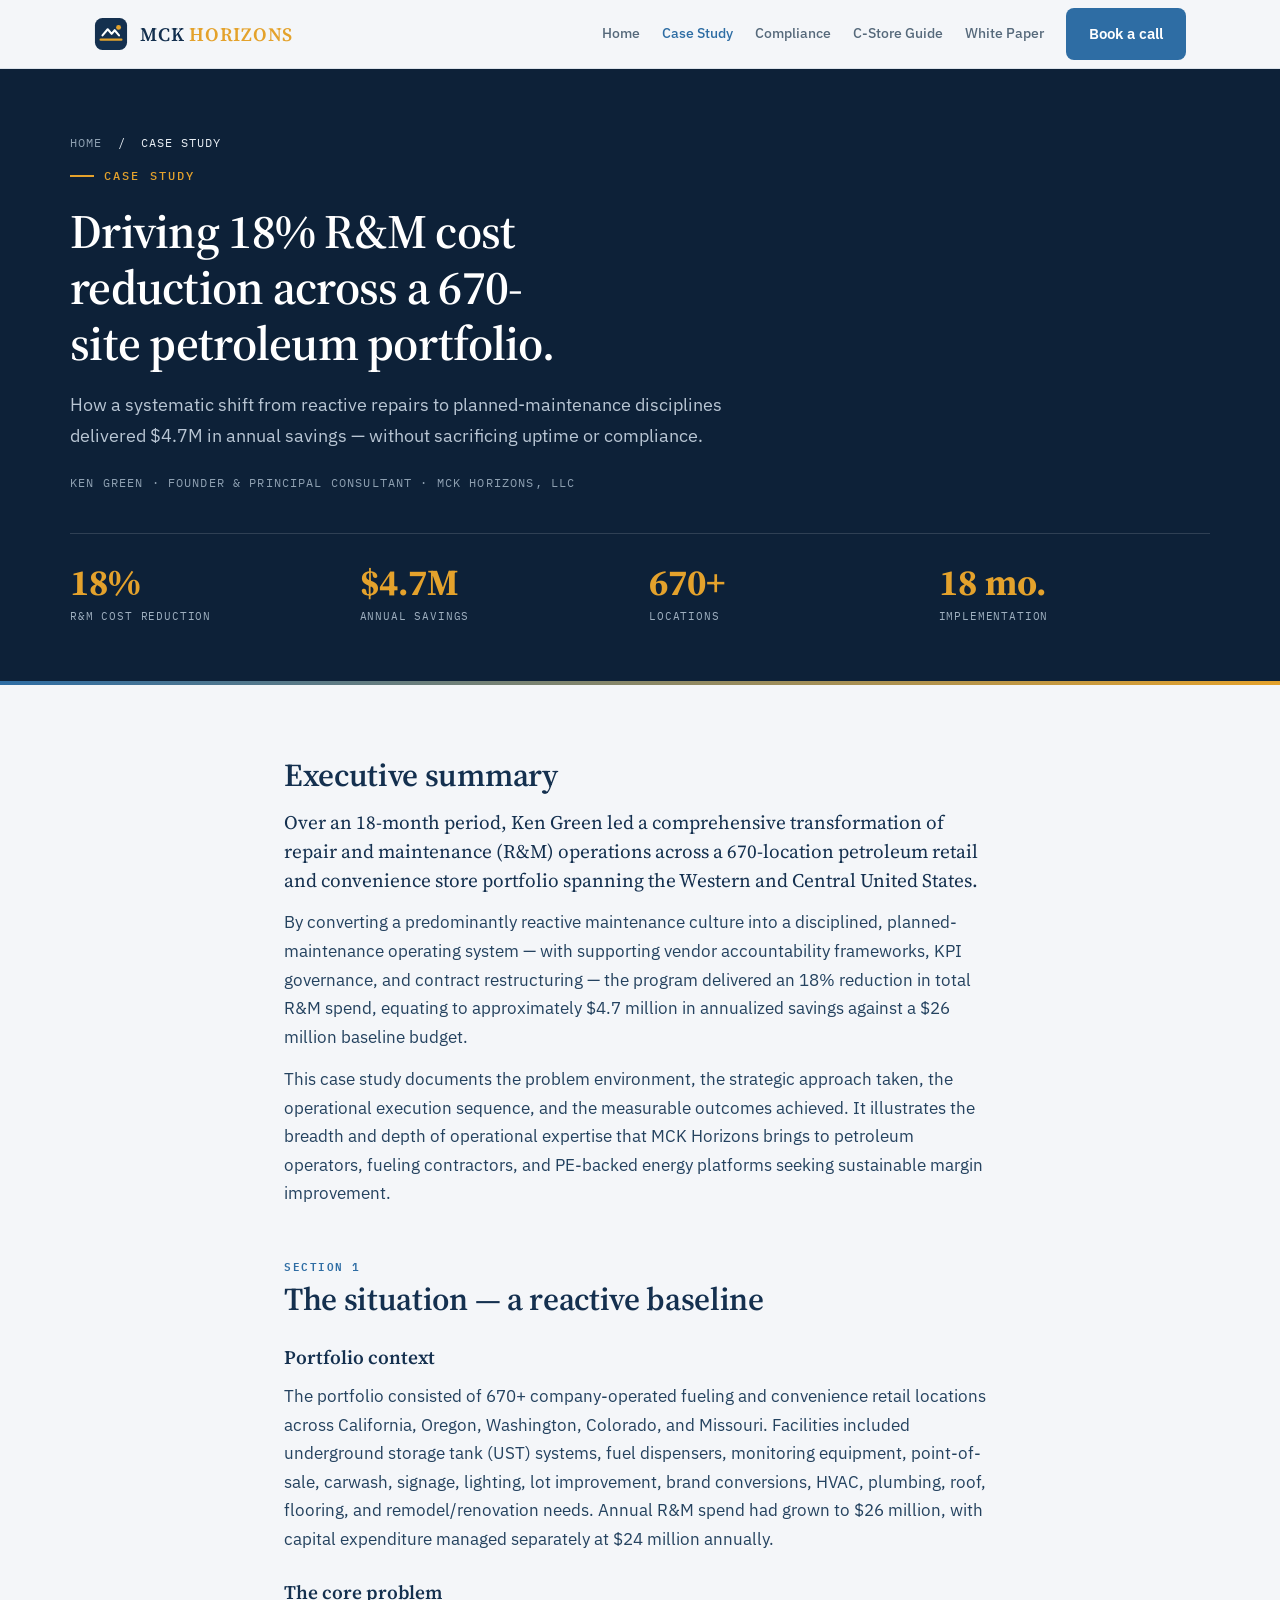
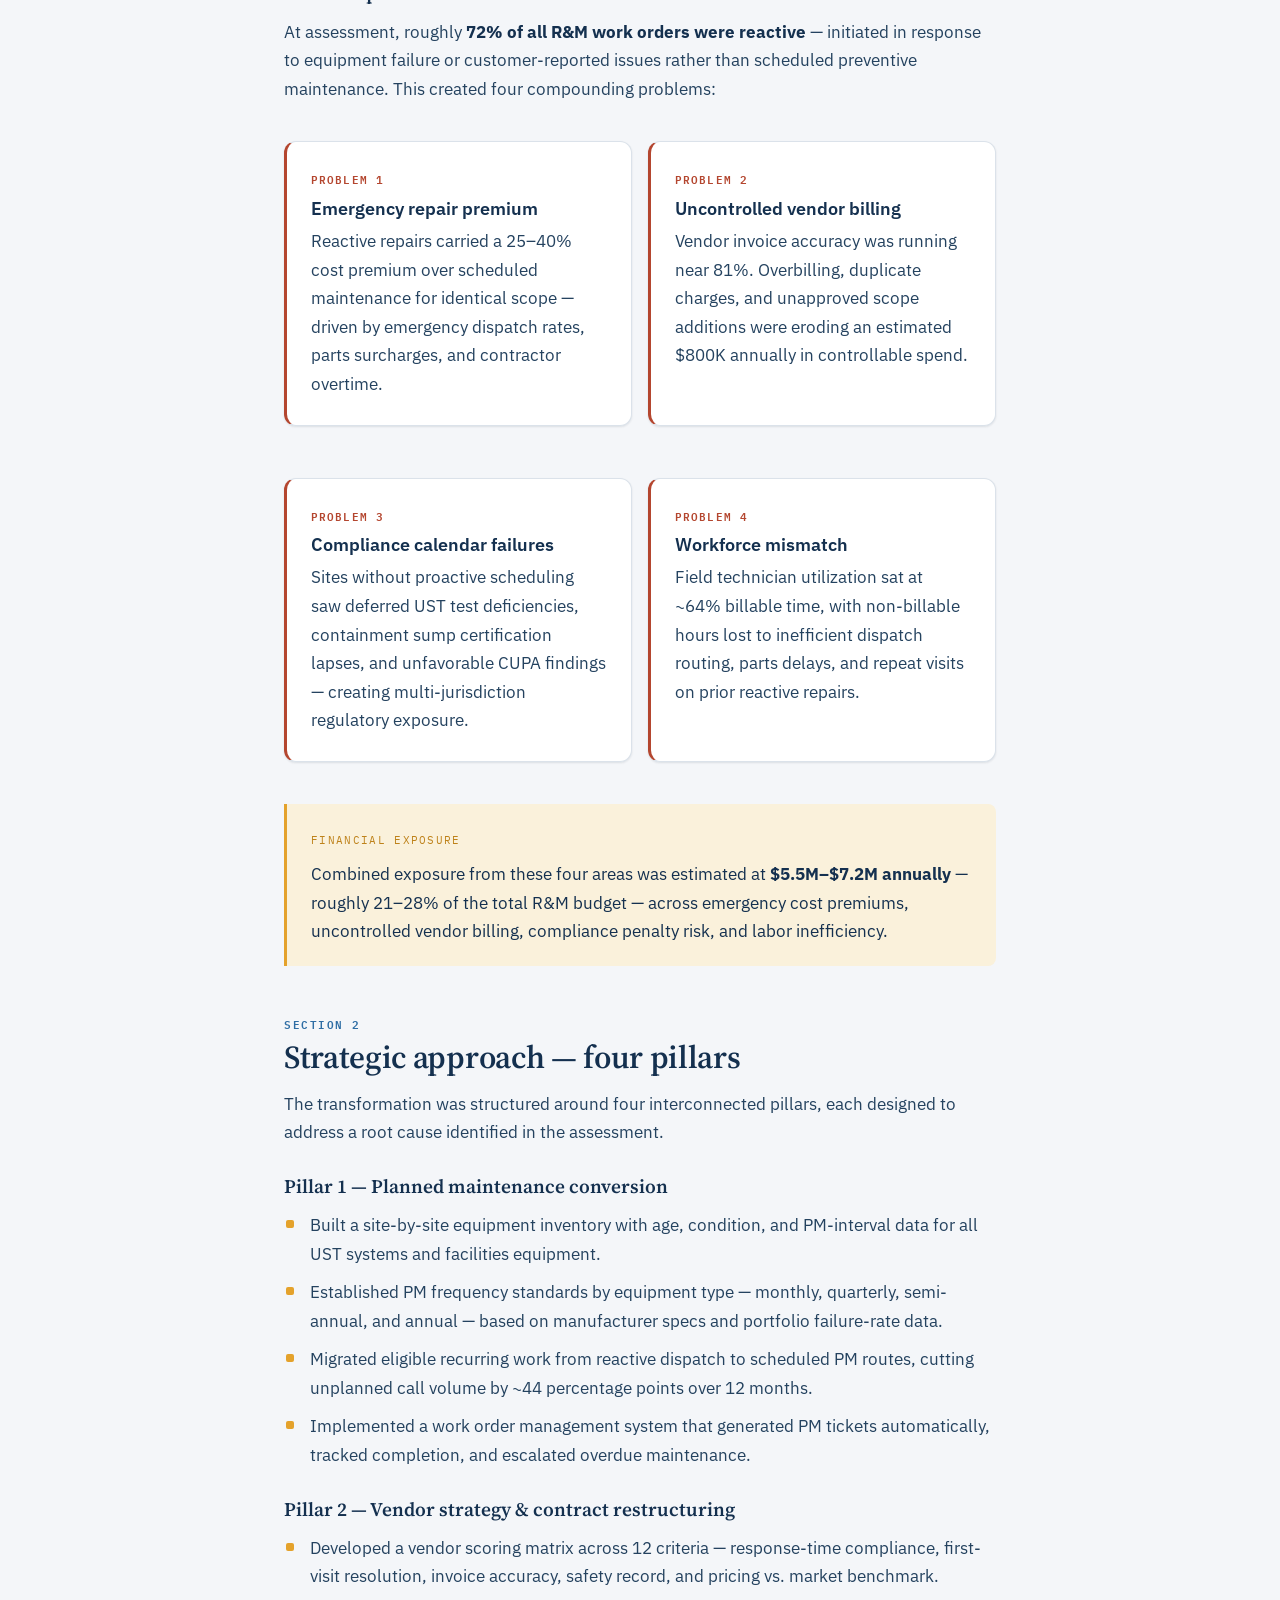
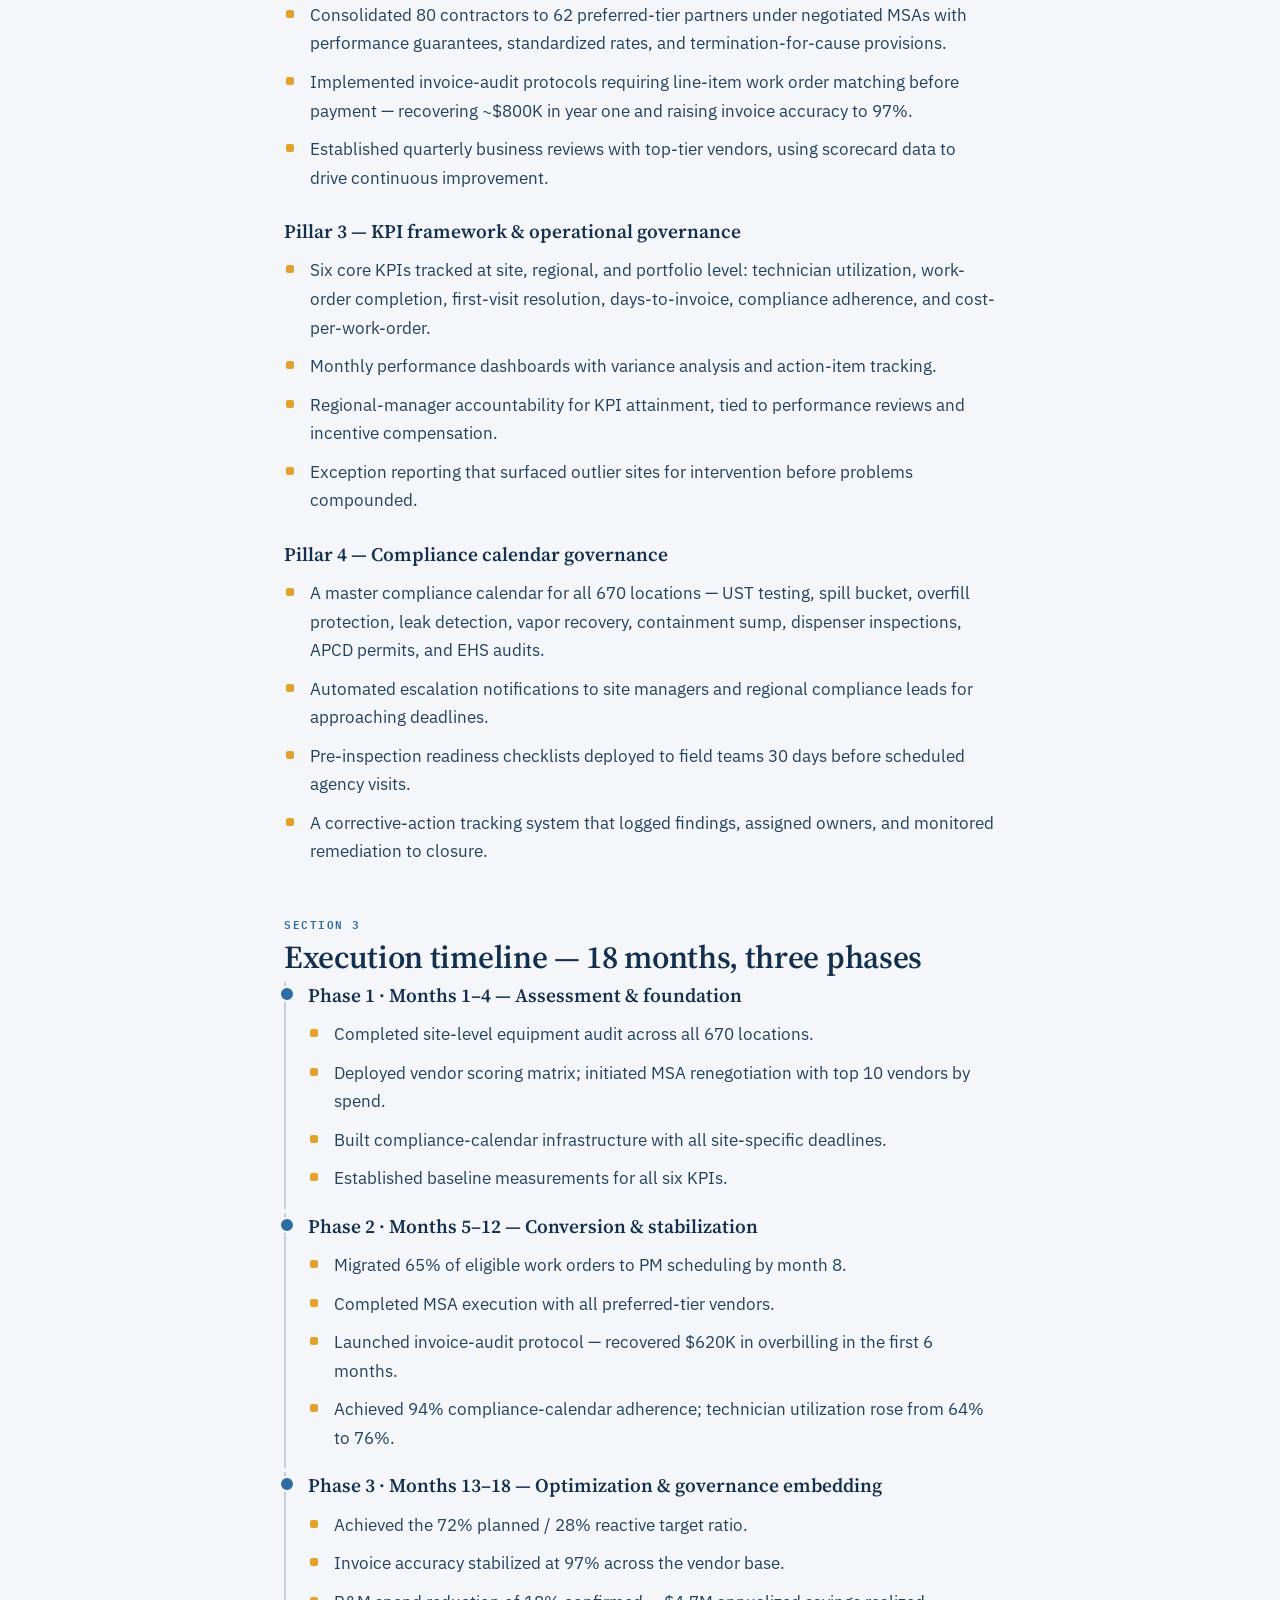
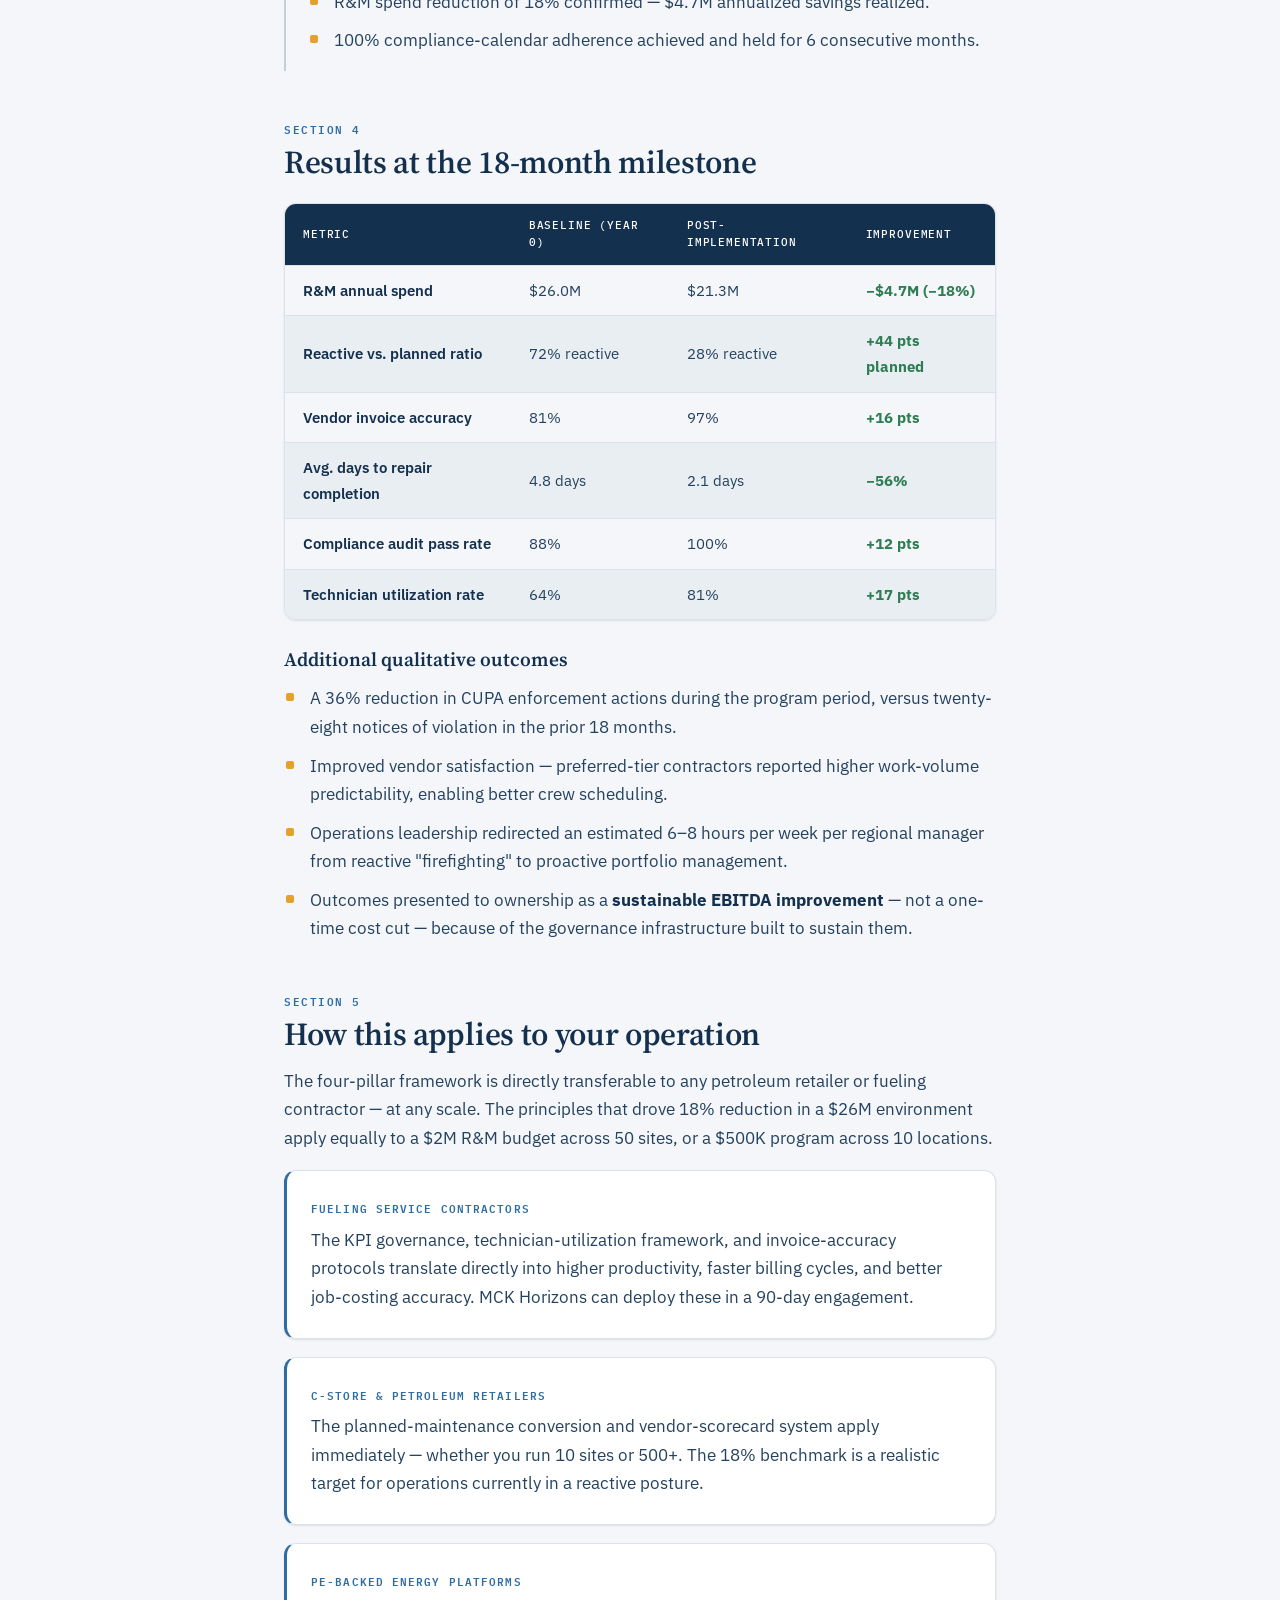
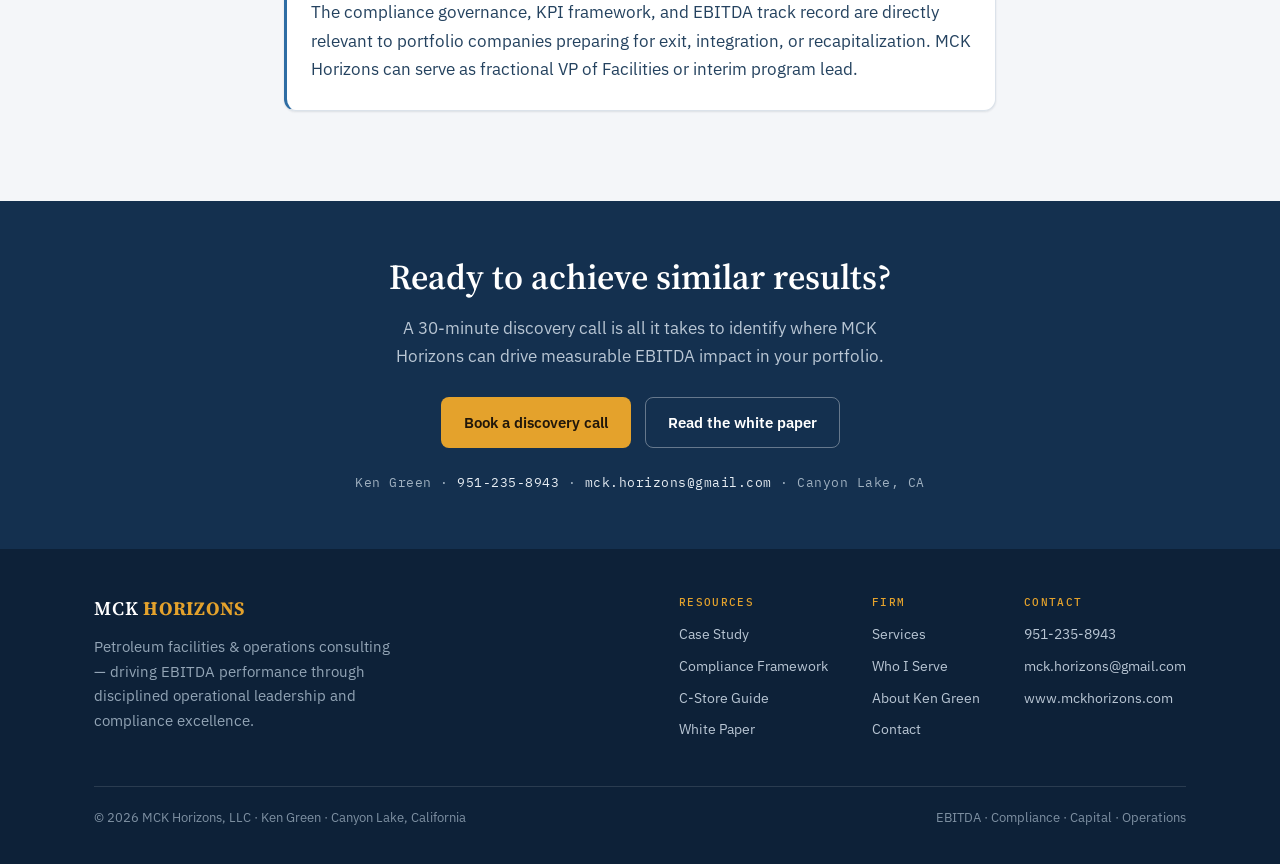
==== case-study.html @ f2690ae6 "Add files via upload" ====
<!doctype html>
<html lang="en">
<head>
<meta charset="utf-8">
<meta name="viewport" content="width=device-width, initial-scale=1">
<title>Case Study: 18% R&M Cost Reduction Across 670 Sites | MCK Horizons</title>
<meta name="description" content="How MCK Horizons converted a reactive maintenance culture into a planned-maintenance operating system across a 670-site petroleum portfolio — delivering 18% R&M cost reduction and $4.7M in annual savings.">
<link rel="canonical" href="https://www.mckhorizons.com/case-study.html">
<meta name="robots" content="index, follow">
<meta property="og:type" content="article">
<meta property="og:title" content="Case Study: 18% R&M Cost Reduction Across a 670-Site Petroleum Portfolio">
<meta property="og:description" content="A systematic shift from reactive repairs to planned maintenance delivered $4.7M in annual savings — without sacrificing uptime or compliance.">
<meta property="og:url" content="https://www.mckhorizons.com/case-study.html">
<link rel="preconnect" href="https://fonts.googleapis.com">
<link rel="preconnect" href="https://fonts.gstatic.com" crossorigin>
<link rel="stylesheet" href="https://fonts.googleapis.com/css2?family=Source+Serif+4:ital,opsz,wght@0,8..60,400;0,8..60,500;0,8..60,600;0,8..60,700;1,8..60,400&family=IBM+Plex+Sans:wght@400;500;600;700&family=IBM+Plex+Mono:wght@400;500;600&display=swap">
<link rel="stylesheet" href="resources.css">
</head>
<body>

<header class="site">
  <div class="wrap nav">
    <a class="brand" href="index.html" aria-label="MCK Horizons home">
      <svg width="34" height="34" viewBox="0 0 36 36" fill="none" aria-hidden="true"><rect x="1" y="1" width="34" height="34" rx="8" fill="var(--navy)"/><path d="M7 24h22" stroke="var(--gold)" stroke-width="2.4" stroke-linecap="round"/><path d="M9 19.5l5.5-6.5 4.2 4.8 3.2-3.8 4.6 5.5" stroke="#fff" stroke-width="2.2" stroke-linecap="round" stroke-linejoin="round"/><circle cx="26" cy="11" r="2.6" fill="var(--gold)"/></svg>
      <span class="name">MCK <b>Horizons</b></span>
    </a>
    <nav class="nav-links">
      <a class="link" href="index.html">Home</a>
      <a class="link" href="case-study.html" aria-current="page">Case Study</a>
      <a class="link" href="compliance.html">Compliance</a>
      <a class="link" href="cstore-guide.html">C-Store Guide</a>
      <a class="link" href="white-paper.html">White Paper</a>
      <a class="btn btn-navy" href="index.html#contact">Book a call</a>
    </nav>
  </div>
</header>

<main>
  <section class="page-hero">
    <div class="wrap inner">
      <div class="crumb"><a href="index.html">Home</a> &nbsp;/&nbsp; Case Study</div>
      <span class="eyebrow on-navy" style="margin-top:14px;">Case Study</span>
      <h1>Driving 18% R&amp;M cost reduction across a 670-site petroleum portfolio.</h1>
      <p class="sub">How a systematic shift from reactive repairs to planned-maintenance disciplines delivered $4.7M in annual savings — without sacrificing uptime or compliance.</p>
      <div class="meta">Ken Green · Founder &amp; Principal Consultant · MCK Horizons, LLC</div>
      <div class="statrow">
        <div class="st"><span class="k">18%</span><span class="v">R&amp;M cost reduction</span></div>
        <div class="st"><span class="k">$4.7M</span><span class="v">Annual savings</span></div>
        <div class="st"><span class="k">670+</span><span class="v">Locations</span></div>
        <div class="st"><span class="k">18 mo.</span><span class="v">Implementation</span></div>
      </div>
    </div>
  </section>

  <article class="article">
    <div class="read">
      <h2>Executive summary</h2>
      <p class="lead">Over an 18-month period, Ken Green led a comprehensive transformation of repair and maintenance (R&amp;M) operations across a 670-location petroleum retail and convenience store portfolio spanning the Western and Central United States.</p>
      <p>By converting a predominantly reactive maintenance culture into a disciplined, planned-maintenance operating system — with supporting vendor accountability frameworks, KPI governance, and contract restructuring — the program delivered an 18% reduction in total R&amp;M spend, equating to approximately $4.7 million in annualized savings against a $26 million baseline budget.</p>
      <p>This case study documents the problem environment, the strategic approach taken, the operational execution sequence, and the measurable outcomes achieved. It illustrates the breadth and depth of operational expertise that MCK Horizons brings to petroleum operators, fueling contractors, and PE-backed energy platforms seeking sustainable margin improvement.</p>

      <h2><span class="kicker">Section 1</span>The situation — a reactive baseline</h2>
      <h3>Portfolio context</h3>
      <p>The portfolio consisted of 670+ company-operated fueling and convenience retail locations across California, Oregon, Washington, Colorado, and Missouri. Facilities included underground storage tank (UST) systems, fuel dispensers, monitoring equipment, point-of-sale, carwash, signage, lighting, lot improvement, brand conversions, HVAC, plumbing, roof, flooring, and remodel/renovation needs. Annual R&amp;M spend had grown to $26 million, with capital expenditure managed separately at $24 million annually.</p>
      <h3>The core problem</h3>
      <p>At assessment, roughly <strong>72% of all R&amp;M work orders were reactive</strong> — initiated in response to equipment failure or customer-reported issues rather than scheduled preventive maintenance. This created four compounding problems:</p>
      <div class="grid2">
        <div class="panel warn"><span class="tag">Problem 1</span><h3>Emergency repair premium</h3><p>Reactive repairs carried a 25–40% cost premium over scheduled maintenance for identical scope — driven by emergency dispatch rates, parts surcharges, and contractor overtime.</p></div>
        <div class="panel warn"><span class="tag">Problem 2</span><h3>Uncontrolled vendor billing</h3><p>Vendor invoice accuracy was running near 81%. Overbilling, duplicate charges, and unapproved scope additions were eroding an estimated $800K annually in controllable spend.</p></div>
        <div class="panel warn"><span class="tag">Problem 3</span><h3>Compliance calendar failures</h3><p>Sites without proactive scheduling saw deferred UST test deficiencies, containment sump certification lapses, and unfavorable CUPA findings — creating multi-jurisdiction regulatory exposure.</p></div>
        <div class="panel warn"><span class="tag">Problem 4</span><h3>Workforce mismatch</h3><p>Field technician utilization sat at ~64% billable time, with non-billable hours lost to inefficient dispatch routing, parts delays, and repeat visits on prior reactive repairs.</p></div>
      </div>
      <div class="callout"><span class="lbl">Financial exposure</span><p>Combined exposure from these four areas was estimated at <strong>$5.5M–$7.2M annually</strong> — roughly 21–28% of the total R&amp;M budget — across emergency cost premiums, uncontrolled vendor billing, compliance penalty risk, and labor inefficiency.</p></div>

      <h2><span class="kicker">Section 2</span>Strategic approach — four pillars</h2>
      <p>The transformation was structured around four interconnected pillars, each designed to address a root cause identified in the assessment.</p>
      <h3>Pillar 1 — Planned maintenance conversion</h3>
      <ul>
        <li>Built a site-by-site equipment inventory with age, condition, and PM-interval data for all UST systems and facilities equipment.</li>
        <li>Established PM frequency standards by equipment type — monthly, quarterly, semi-annual, and annual — based on manufacturer specs and portfolio failure-rate data.</li>
        <li>Migrated eligible recurring work from reactive dispatch to scheduled PM routes, cutting unplanned call volume by ~44 percentage points over 12 months.</li>
        <li>Implemented a work order management system that generated PM tickets automatically, tracked completion, and escalated overdue maintenance.</li>
      </ul>
      <h3>Pillar 2 — Vendor strategy &amp; contract restructuring</h3>
      <ul>
        <li>Developed a vendor scoring matrix across 12 criteria — response-time compliance, first-visit resolution, invoice accuracy, safety record, and pricing vs. market benchmark.</li>
        <li>Consolidated 80 contractors to 62 preferred-tier partners under negotiated MSAs with performance guarantees, standardized rates, and termination-for-cause provisions.</li>
        <li>Implemented invoice-audit protocols requiring line-item work order matching before payment — recovering ~$800K in year one and raising invoice accuracy to 97%.</li>
        <li>Established quarterly business reviews with top-tier vendors, using scorecard data to drive continuous improvement.</li>
      </ul>
      <h3>Pillar 3 — KPI framework &amp; operational governance</h3>
      <ul>
        <li>Six core KPIs tracked at site, regional, and portfolio level: technician utilization, work-order completion, first-visit resolution, days-to-invoice, compliance adherence, and cost-per-work-order.</li>
        <li>Monthly performance dashboards with variance analysis and action-item tracking.</li>
        <li>Regional-manager accountability for KPI attainment, tied to performance reviews and incentive compensation.</li>
        <li>Exception reporting that surfaced outlier sites for intervention before problems compounded.</li>
      </ul>
      <h3>Pillar 4 — Compliance calendar governance</h3>
      <ul>
        <li>A master compliance calendar for all 670 locations — UST testing, spill bucket, overfill protection, leak detection, vapor recovery, containment sump, dispenser inspections, APCD permits, and EHS audits.</li>
        <li>Automated escalation notifications to site managers and regional compliance leads for approaching deadlines.</li>
        <li>Pre-inspection readiness checklists deployed to field teams 30 days before scheduled agency visits.</li>
        <li>A corrective-action tracking system that logged findings, assigned owners, and monitored remediation to closure.</li>
      </ul>

      <h2><span class="kicker">Section 3</span>Execution timeline — 18 months, three phases</h2>
      <div class="phase"><h3>Phase 1 · Months 1–4 — Assessment &amp; foundation</h3>
        <ul><li>Completed site-level equipment audit across all 670 locations.</li><li>Deployed vendor scoring matrix; initiated MSA renegotiation with top 10 vendors by spend.</li><li>Built compliance-calendar infrastructure with all site-specific deadlines.</li><li>Established baseline measurements for all six KPIs.</li></ul>
      </div>
      <div class="phase"><h3>Phase 2 · Months 5–12 — Conversion &amp; stabilization</h3>
        <ul><li>Migrated 65% of eligible work orders to PM scheduling by month 8.</li><li>Completed MSA execution with all preferred-tier vendors.</li><li>Launched invoice-audit protocol — recovered $620K in overbilling in the first 6 months.</li><li>Achieved 94% compliance-calendar adherence; technician utilization rose from 64% to 76%.</li></ul>
      </div>
      <div class="phase"><h3>Phase 3 · Months 13–18 — Optimization &amp; governance embedding</h3>
        <ul><li>Achieved the 72% planned / 28% reactive target ratio.</li><li>Invoice accuracy stabilized at 97% across the vendor base.</li><li>R&amp;M spend reduction of 18% confirmed — $4.7M annualized savings realized.</li><li>100% compliance-calendar adherence achieved and held for 6 consecutive months.</li></ul>
      </div>

      <h2><span class="kicker">Section 4</span>Results at the 18-month milestone</h2>
      <div class="tablewrap">
        <table class="data">
          <thead><tr><th>Metric</th><th>Baseline (Year 0)</th><th>Post-implementation</th><th>Improvement</th></tr></thead>
          <tbody>
            <tr><td>R&amp;M annual spend</td><td class="num">$26.0M</td><td class="num">$21.3M</td><td class="pos">−$4.7M (−18%)</td></tr>
            <tr><td>Reactive vs. planned ratio</td><td class="num">72% reactive</td><td class="num">28% reactive</td><td class="pos">+44 pts planned</td></tr>
            <tr><td>Vendor invoice accuracy</td><td class="num">81%</td><td class="num">97%</td><td class="pos">+16 pts</td></tr>
            <tr><td>Avg. days to repair completion</td><td class="num">4.8 days</td><td class="num">2.1 days</td><td class="pos">−56%</td></tr>
            <tr><td>Compliance audit pass rate</td><td class="num">88%</td><td class="num">100%</td><td class="pos">+12 pts</td></tr>
            <tr><td>Technician utilization rate</td><td class="num">64%</td><td class="num">81%</td><td class="pos">+17 pts</td></tr>
          </tbody>
        </table>
      </div>
      <h3>Additional qualitative outcomes</h3>
      <ul>
        <li>A 36% reduction in CUPA enforcement actions during the program period, versus twenty-eight notices of violation in the prior 18 months.</li>
        <li>Improved vendor satisfaction — preferred-tier contractors reported higher work-volume predictability, enabling better crew scheduling.</li>
        <li>Operations leadership redirected an estimated 6–8 hours per week per regional manager from reactive "firefighting" to proactive portfolio management.</li>
        <li>Outcomes presented to ownership as a <strong>sustainable EBITDA improvement</strong> — not a one-time cost cut — because of the governance infrastructure built to sustain them.</li>
      </ul>

      <h2><span class="kicker">Section 5</span>How this applies to your operation</h2>
      <p>The four-pillar framework is directly transferable to any petroleum retailer or fueling contractor — at any scale. The principles that drove 18% reduction in a $26M environment apply equally to a $2M R&amp;M budget across 50 sites, or a $500K program across 10 locations.</p>
      <div class="panel accent"><span class="tag">Fueling service contractors</span><p>The KPI governance, technician-utilization framework, and invoice-accuracy protocols translate directly into higher productivity, faster billing cycles, and better job-costing accuracy. MCK Horizons can deploy these in a 90-day engagement.</p></div>
      <div class="panel accent"><span class="tag">C-store &amp; petroleum retailers</span><p>The planned-maintenance conversion and vendor-scorecard system apply immediately — whether you run 10 sites or 500+. The 18% benchmark is a realistic target for operations currently in a reactive posture.</p></div>
      <div class="panel accent"><span class="tag">PE-backed energy platforms</span><p>The compliance governance, KPI framework, and EBITDA track record are directly relevant to portfolio companies preparing for exit, integration, or recapitalization. MCK Horizons can serve as fractional VP of Facilities or interim program lead.</p></div>
    </div>
  </article>

  <section class="cta">
    <div class="wrap inner">
      <h2>Ready to achieve similar results?</h2>
      <p>A 30-minute discovery call is all it takes to identify where MCK Horizons can drive measurable EBITDA impact in your portfolio.</p>
      <div class="row">
        <a class="btn btn-primary" href="index.html#contact">Book a discovery call</a>
        <a class="btn btn-ghost on-navy" href="white-paper.html">Read the white paper</a>
      </div>
      <div class="contactline">Ken Green · <a href="tel:+19512358943">951-235-8943</a> · <a href="mailto:mck.horizons@gmail.com">mck.horizons@gmail.com</a> · Canyon Lake, CA</div>
    </div>
  </section>
</main>

<footer class="site">
  <div class="wrap">
    <div class="foot">
      <div>
        <div class="fname">MCK <b>Horizons</b></div>
        <p>Petroleum facilities &amp; operations consulting — driving EBITDA performance through disciplined operational leadership and compliance excellence.</p>
      </div>
      <div class="foot-links">
        <div class="foot-col">
          <h5>Resources</h5>
          <a href="case-study.html">Case Study</a>
          <a href="compliance.html">Compliance Framework</a>
          <a href="cstore-guide.html">C-Store Guide</a>
          <a href="white-paper.html">White Paper</a>
        </div>
        <div class="foot-col">
          <h5>Firm</h5>
          <a href="index.html#services">Services</a>
          <a href="index.html#serve">Who I Serve</a>
          <a href="index.html#about">About Ken Green</a>
          <a href="index.html#contact">Contact</a>
        </div>
        <div class="foot-col">
          <h5>Contact</h5>
          <a href="tel:+19512358943">951-235-8943</a>
          <a href="mailto:mck.horizons@gmail.com">mck.horizons@gmail.com</a>
          <a href="https://www.mckhorizons.com">www.mckhorizons.com</a>
        </div>
      </div>
    </div>
    <div class="foot-bottom">
      <span>© 2026 MCK Horizons, LLC · Ken Green · Canyon Lake, California</span>
      <span>EBITDA · Compliance · Capital · Operations</span>
    </div>
  </div>
</footer>
</body>
</html>
---- resources.css ----
/* MCK Horizons — shared stylesheet for resource/detail pages */
:root {
  --bg: #F4F6F9; --bg-alt: #E9EEF3; --surface: #FFFFFF;
  --ink: #14304F; --ink-soft: #24425F; --muted: #56697B; --faint: #8492A0;
  --line: #DBE2EA; --line-strong: #C4CFDA;
  --navy: #14304F; --navy-deep: #0D2138;
  --accent: #2E6DA4; --accent-deep: #21557F; --accent-tint: #E6EEF6;
  --gold: #E4A22C; --gold-deep: #BE821A; --gold-tint: #FAF1DB;
  --green: #2E7D53; --green-tint: #E4F1EA; --red: #B4462F;
  --shadow-sm: 0 1px 2px rgba(13,33,56,.06), 0 1px 3px rgba(13,33,56,.05);
  --shadow-md: 0 6px 20px rgba(13,33,56,.09), 0 2px 6px rgba(13,33,56,.05);
  --serif: "Source Serif 4", Georgia, "Times New Roman", serif;
  --sans: "IBM Plex Sans", system-ui, -apple-system, "Segoe UI", sans-serif;
  --mono: "IBM Plex Mono", ui-monospace, "SFMono-Regular", Menlo, monospace;
  --maxw: 1140px; --readw: 760px; --radius: 12px; --radius-sm: 8px;
}
:root:not([data-theme="light"]) { color-scheme: light; }
@media (prefers-color-scheme: dark) {
  :root:not([data-theme="light"]) {
    color-scheme: dark;
    --bg:#0A1622; --bg-alt:#0E1F31; --surface:#132A42;
    --ink:#E9EFF5; --ink-soft:#C7D5E1; --muted:#93A5B6; --faint:#6B7E90;
    --line:#21405C; --line-strong:#2D4E6E;
    --accent:#5C99CB; --accent-deep:#4680B2; --accent-tint:#123049;
    --gold:#EAB13F; --gold-deep:#C98F2A; --gold-tint:#2A2412;
    --green:#4CB07A; --green-tint:#12281D; --red:#E0765A;
    --shadow-sm:0 1px 2px rgba(0,0,0,.4); --shadow-md:0 6px 20px rgba(0,0,0,.45);
  }
}
:root[data-theme="dark"] {
  color-scheme: dark;
  --bg:#0A1622; --bg-alt:#0E1F31; --surface:#132A42;
  --ink:#E9EFF5; --ink-soft:#C7D5E1; --muted:#93A5B6; --faint:#6B7E90;
  --line:#21405C; --line-strong:#2D4E6E;
  --accent:#5C99CB; --accent-deep:#4680B2; --accent-tint:#123049;
  --gold:#EAB13F; --gold-deep:#C98F2A; --gold-tint:#2A2412;
  --green:#4CB07A; --green-tint:#12281D; --red:#E0765A;
  --shadow-sm:0 1px 2px rgba(0,0,0,.4); --shadow-md:0 6px 20px rgba(0,0,0,.45);
}
* { box-sizing: border-box; }
body { margin:0; background:var(--bg); color:var(--ink-soft); font-family:var(--sans); font-size:17px; line-height:1.68; -webkit-font-smoothing:antialiased; text-rendering:optimizeLegibility; }
h1,h2,h3,h4 { font-family:var(--serif); color:var(--ink); line-height:1.16; text-wrap:balance; margin:0; font-weight:600; }
p { margin:0; }
a { color:inherit; }
.wrap { width:100%; max-width:var(--maxw); margin:0 auto; padding:0 24px; }
.read { width:100%; max-width:var(--readw); margin:0 auto; padding:0 24px; }
.eyebrow { font-family:var(--mono); font-size:12px; font-weight:500; letter-spacing:.18em; text-transform:uppercase; color:var(--accent); display:inline-flex; align-items:center; gap:10px; }
.eyebrow::before { content:""; width:24px; height:2px; background:var(--gold); display:inline-block; }
.eyebrow.on-navy { color:var(--gold); }
.btn { display:inline-flex; align-items:center; gap:9px; font-family:var(--sans); font-size:15px; font-weight:600; padding:12px 22px; border-radius:var(--radius-sm); border:1px solid transparent; cursor:pointer; text-decoration:none; transition:transform .15s, background .2s, border-color .2s, color .2s; }
.btn:focus-visible { outline:3px solid var(--gold); outline-offset:2px; }
.btn-primary { background:var(--gold); color:#21170a; }
.btn-primary:hover { background:var(--gold-deep); color:#fff; transform:translateY(-1px); }
.btn-navy { background:var(--accent); color:#fff; }
.btn-navy:hover { background:var(--accent-deep); transform:translateY(-1px); }
.btn-ghost { background:transparent; color:var(--ink); border-color:var(--line-strong); }
.btn-ghost:hover { border-color:var(--accent); color:var(--accent); }
.btn-ghost.on-navy { color:#fff; border-color:rgba(255,255,255,.35); }
.btn-ghost.on-navy:hover { border-color:var(--gold); color:var(--gold); }

/* Header */
header.site { position:sticky; top:0; z-index:50; background:color-mix(in srgb, var(--bg) 88%, transparent); backdrop-filter:saturate(140%) blur(10px); border-bottom:1px solid var(--line); }
.nav { display:flex; align-items:center; justify-content:space-between; height:68px; gap:16px; }
.brand { display:flex; align-items:center; gap:12px; text-decoration:none; color:var(--ink); flex:none; }
.brand .name { font-family:var(--serif); font-weight:600; font-size:19px; letter-spacing:.04em; text-transform:uppercase; line-height:1; }
.brand .name b { color:var(--gold); font-weight:600; }
.nav-links { display:flex; align-items:center; gap:22px; }
.nav-links a.link { text-decoration:none; color:var(--muted); font-size:14px; font-weight:500; transition:color .18s; white-space:nowrap; }
.nav-links a.link:hover, .nav-links a.link[aria-current="page"] { color:var(--ink); }
.nav-links a.link[aria-current="page"] { color:var(--accent); }
@media (max-width:820px){ .nav-links{ display:none; } }

/* Page hero */
.page-hero { background:var(--navy-deep); color:#E8EEF4; position:relative; }
.page-hero::after { content:""; position:absolute; left:0; right:0; bottom:0; height:4px; background:linear-gradient(90deg, var(--accent), var(--gold)); }
.page-hero .inner { padding:64px 0 56px; }
.page-hero h1 { color:#fff; font-size:clamp(2rem,4vw,3rem); letter-spacing:-.015em; max-width:24ch; margin-top:18px; }
.page-hero .sub { color:#B9C6D4; font-size:1.15rem; max-width:62ch; margin-top:18px; }
.page-hero .meta { font-family:var(--mono); font-size:11.5px; letter-spacing:.1em; text-transform:uppercase; color:#8FA1B2; margin-top:22px; }
.crumb { font-family:var(--mono); font-size:11.5px; letter-spacing:.08em; text-transform:uppercase; }
.crumb a { color:#8FA1B2; text-decoration:none; }
.crumb a:hover { color:var(--gold); }

/* Stat row */
.statrow { display:grid; grid-template-columns:repeat(4,1fr); gap:18px; margin-top:40px; padding-top:30px; border-top:1px solid rgba(255,255,255,.14); }
.statrow .st .k { font-family:var(--serif); font-size:clamp(1.7rem,3vw,2.3rem); font-weight:700; color:var(--gold); display:block; line-height:1; }
.statrow .st .v { font-family:var(--mono); font-size:10.5px; letter-spacing:.08em; text-transform:uppercase; color:#9FB0C0; margin-top:8px; }
@media (max-width:680px){ .statrow{ grid-template-columns:1fr 1fr; gap:22px; } }

/* Article */
.article { padding:64px 0 24px; }
.article h2 { font-size:clamp(1.5rem,2.6vw,2rem); letter-spacing:-.01em; margin:44px 0 6px; padding-top:8px; }
.article h2:first-child { margin-top:0; }
.article .kicker { font-family:var(--mono); font-size:11px; letter-spacing:.14em; text-transform:uppercase; color:var(--accent); display:block; margin-bottom:8px; }
.article h3 { font-size:1.2rem; margin:28px 0 8px; color:var(--ink); }
.article p { margin:14px 0; color:var(--ink-soft); }
.article .lead { font-size:1.2rem; color:var(--ink); font-family:var(--serif); line-height:1.5; }
.article ul, .article ol { margin:14px 0; padding-left:0; list-style:none; display:grid; gap:10px; }
.article ul li { position:relative; padding-left:26px; color:var(--ink-soft); }
.article ul li::before { content:""; position:absolute; left:2px; top:9px; width:8px; height:8px; border-radius:2px; background:var(--gold); }
.article ol { counter-reset:oli; }
.article ol li { position:relative; padding-left:34px; color:var(--ink-soft); counter-increment:oli; }
.article ol li::before { content:counter(oli); position:absolute; left:0; top:0; width:22px; height:22px; border-radius:50%; background:var(--accent-tint); color:var(--accent); font-family:var(--mono); font-size:11px; font-weight:600; display:grid; place-items:center; }
.article strong { color:var(--ink); }
.divider { height:1px; background:var(--line); margin:8px 0; }

/* Callouts / cards */
.callout { background:var(--gold-tint); border-left:3px solid var(--gold); border-radius:0 var(--radius-sm) var(--radius-sm) 0; padding:20px 24px; margin:24px 0; }
.callout .lbl { font-family:var(--mono); font-size:11px; letter-spacing:.12em; text-transform:uppercase; color:var(--gold-deep); }
.callout p { margin:8px 0 0; color:var(--ink); }
.panel { background:var(--surface); border:1px solid var(--line); border-radius:var(--radius); padding:22px 24px; margin:18px 0; box-shadow:var(--shadow-sm); }
.panel.accent { border-left:3px solid var(--accent); }
.panel .tag { font-family:var(--mono); font-size:11px; letter-spacing:.1em; text-transform:uppercase; color:var(--accent); font-weight:600; }
.panel.warn { border-left:3px solid var(--red); }
.panel.warn .tag { color:var(--red); }
.panel h3 { margin:6px 0 8px; font-family:var(--sans); font-size:1.1rem; }
.panel p { margin:4px 0; }
.grid2 { display:grid; grid-template-columns:1fr 1fr; gap:16px; margin:20px 0; }
@media (max-width:640px){ .grid2{ grid-template-columns:1fr; } }

/* Mini stat tiles inside article */
.tiles { display:grid; grid-template-columns:repeat(4,1fr); gap:14px; margin:22px 0; }
.tile { background:var(--surface); border:1px solid var(--line); border-top:3px solid var(--gold); border-radius:var(--radius-sm); padding:18px 16px; text-align:center; box-shadow:var(--shadow-sm); }
.tile .k { font-family:var(--serif); font-size:1.7rem; font-weight:700; color:var(--ink); line-height:1; }
.tile .v { font-size:.82rem; color:var(--muted); margin-top:8px; }
@media (max-width:680px){ .tiles{ grid-template-columns:1fr 1fr; } }

/* Tables */
.tablewrap { overflow-x:auto; margin:22px 0; border:1px solid var(--line); border-radius:var(--radius); box-shadow:var(--shadow-sm); }
table.data { width:100%; border-collapse:collapse; font-size:.95rem; min-width:520px; }
table.data thead th { background:var(--navy); color:#fff; text-align:left; padding:13px 18px; font-family:var(--mono); font-size:10.5px; letter-spacing:.08em; text-transform:uppercase; font-weight:500; }
table.data td, table.data th { padding:12px 18px; border-bottom:1px solid var(--line); text-align:left; }
table.data tbody tr:nth-child(even){ background:var(--bg-alt); }
table.data td.num { font-variant-numeric:tabular-nums; }
table.data td.pos { color:var(--green); font-weight:700; font-variant-numeric:tabular-nums; }
table.data td:first-child { font-weight:600; color:var(--ink); }
table.data tbody tr:last-child td { border-bottom:none; }

/* Checklist */
.checklist { list-style:none; padding:0; margin:16px 0; display:grid; gap:9px; }
.checklist li { position:relative; padding-left:30px; color:var(--ink-soft); font-size:.98rem; }
.checklist li::before { content:""; position:absolute; left:0; top:3px; width:16px; height:16px; border:2px solid var(--line-strong); border-radius:4px; }

/* Timeline */
.phase { border-left:2px solid var(--line-strong); padding:2px 0 2px 22px; margin:0 0 4px; position:relative; }
.phase::before { content:""; position:absolute; left:-7px; top:4px; width:12px; height:12px; border-radius:50%; background:var(--accent); border:2px solid var(--bg); }
.phase h3 { margin:0 0 6px; }

/* CTA band */
.cta { background:var(--navy); color:#E8EEF4; margin-top:48px; }
.cta .inner { padding:56px 0; text-align:center; }
.cta h2 { color:#fff; font-size:clamp(1.6rem,3vw,2.2rem); }
.cta p { color:#B9C6D4; max-width:52ch; margin:16px auto 26px; }
.cta .row { display:flex; gap:14px; justify-content:center; flex-wrap:wrap; }
.cta .contactline { font-family:var(--mono); font-size:12.5px; letter-spacing:.04em; color:#9FB0C0; margin-top:24px; }
.cta .contactline a { color:#E8EEF4; text-decoration:none; }
.cta .contactline a:hover { color:var(--gold); }

/* Footer */
footer.site { background:var(--navy-deep); color:#B9C6D4; padding:44px 0 36px; }
.foot { display:flex; justify-content:space-between; gap:30px; flex-wrap:wrap; align-items:flex-start; }
.foot .fname { font-family:var(--serif); font-weight:600; font-size:19px; letter-spacing:.04em; text-transform:uppercase; color:#fff; }
.foot .fname b { color:var(--gold); }
.foot p { color:#93A5B6; font-size:.92rem; margin-top:10px; max-width:34ch; }
.foot-links { display:flex; gap:44px; flex-wrap:wrap; }
.foot-col h5 { font-family:var(--mono); font-size:11px; letter-spacing:.12em; text-transform:uppercase; color:var(--gold); margin:0 0 12px; font-weight:500; }
.foot-col a { display:block; text-decoration:none; color:#B9C6D4; font-size:14px; margin-bottom:8px; }
.foot-col a:hover { color:#fff; }
.foot-bottom { margin-top:36px; padding-top:20px; border-top:1px solid rgba(255,255,255,.12); font-size:12.5px; color:#7E90A2; display:flex; justify-content:space-between; gap:14px; flex-wrap:wrap; }
@media (prefers-reduced-motion: reduce){ *{ transition:none !important; } }
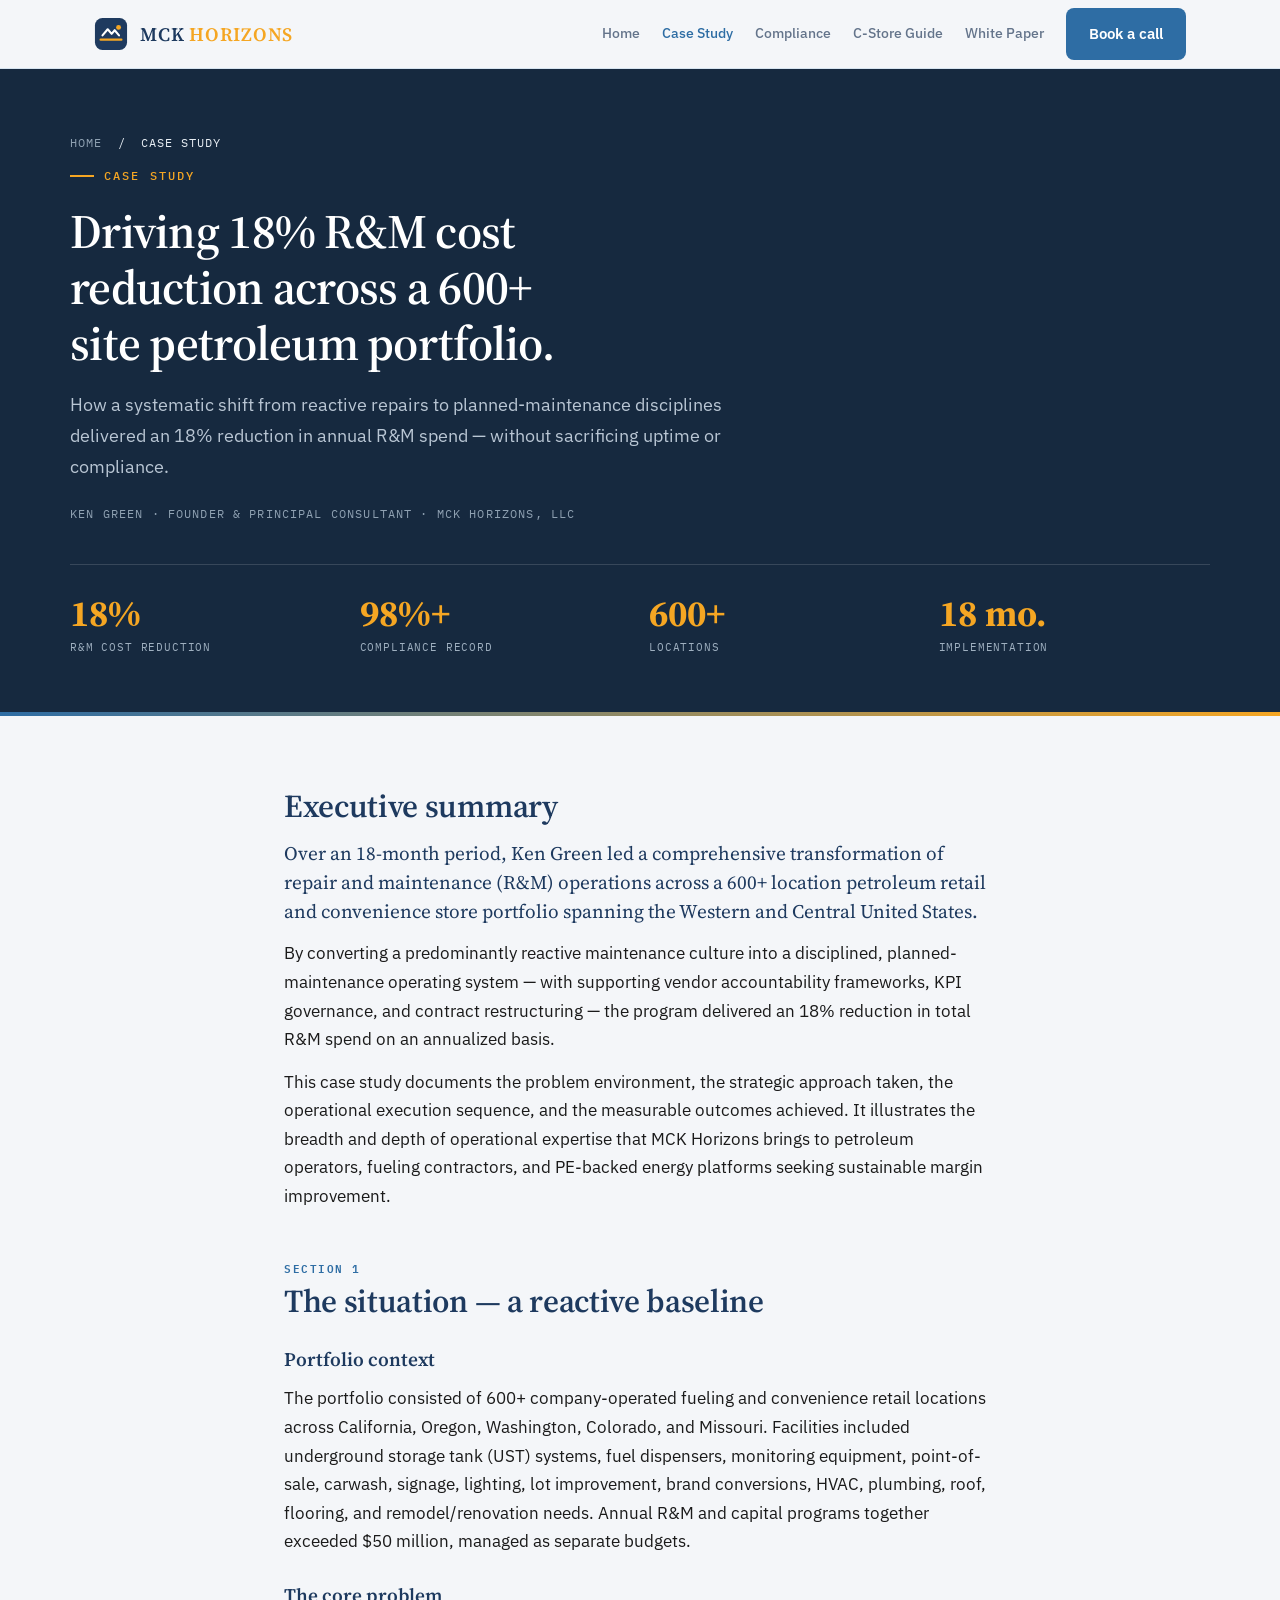
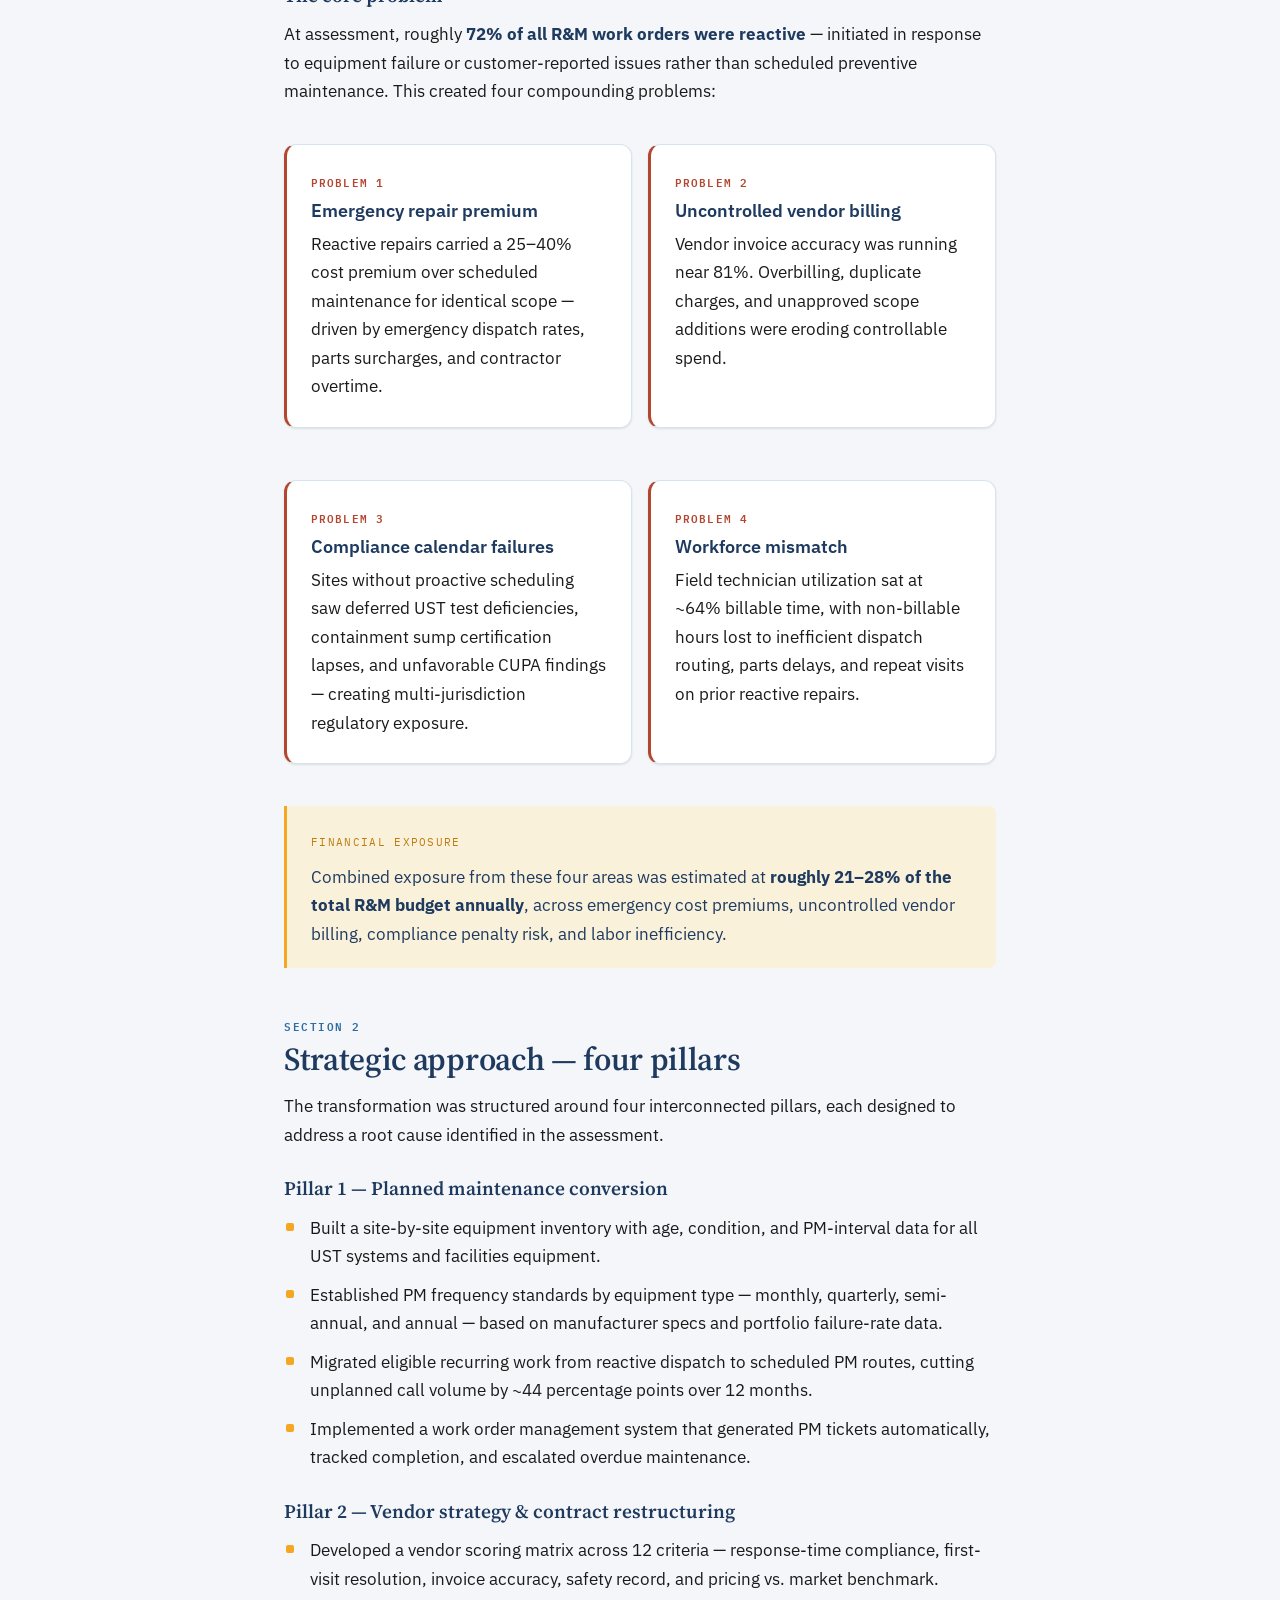
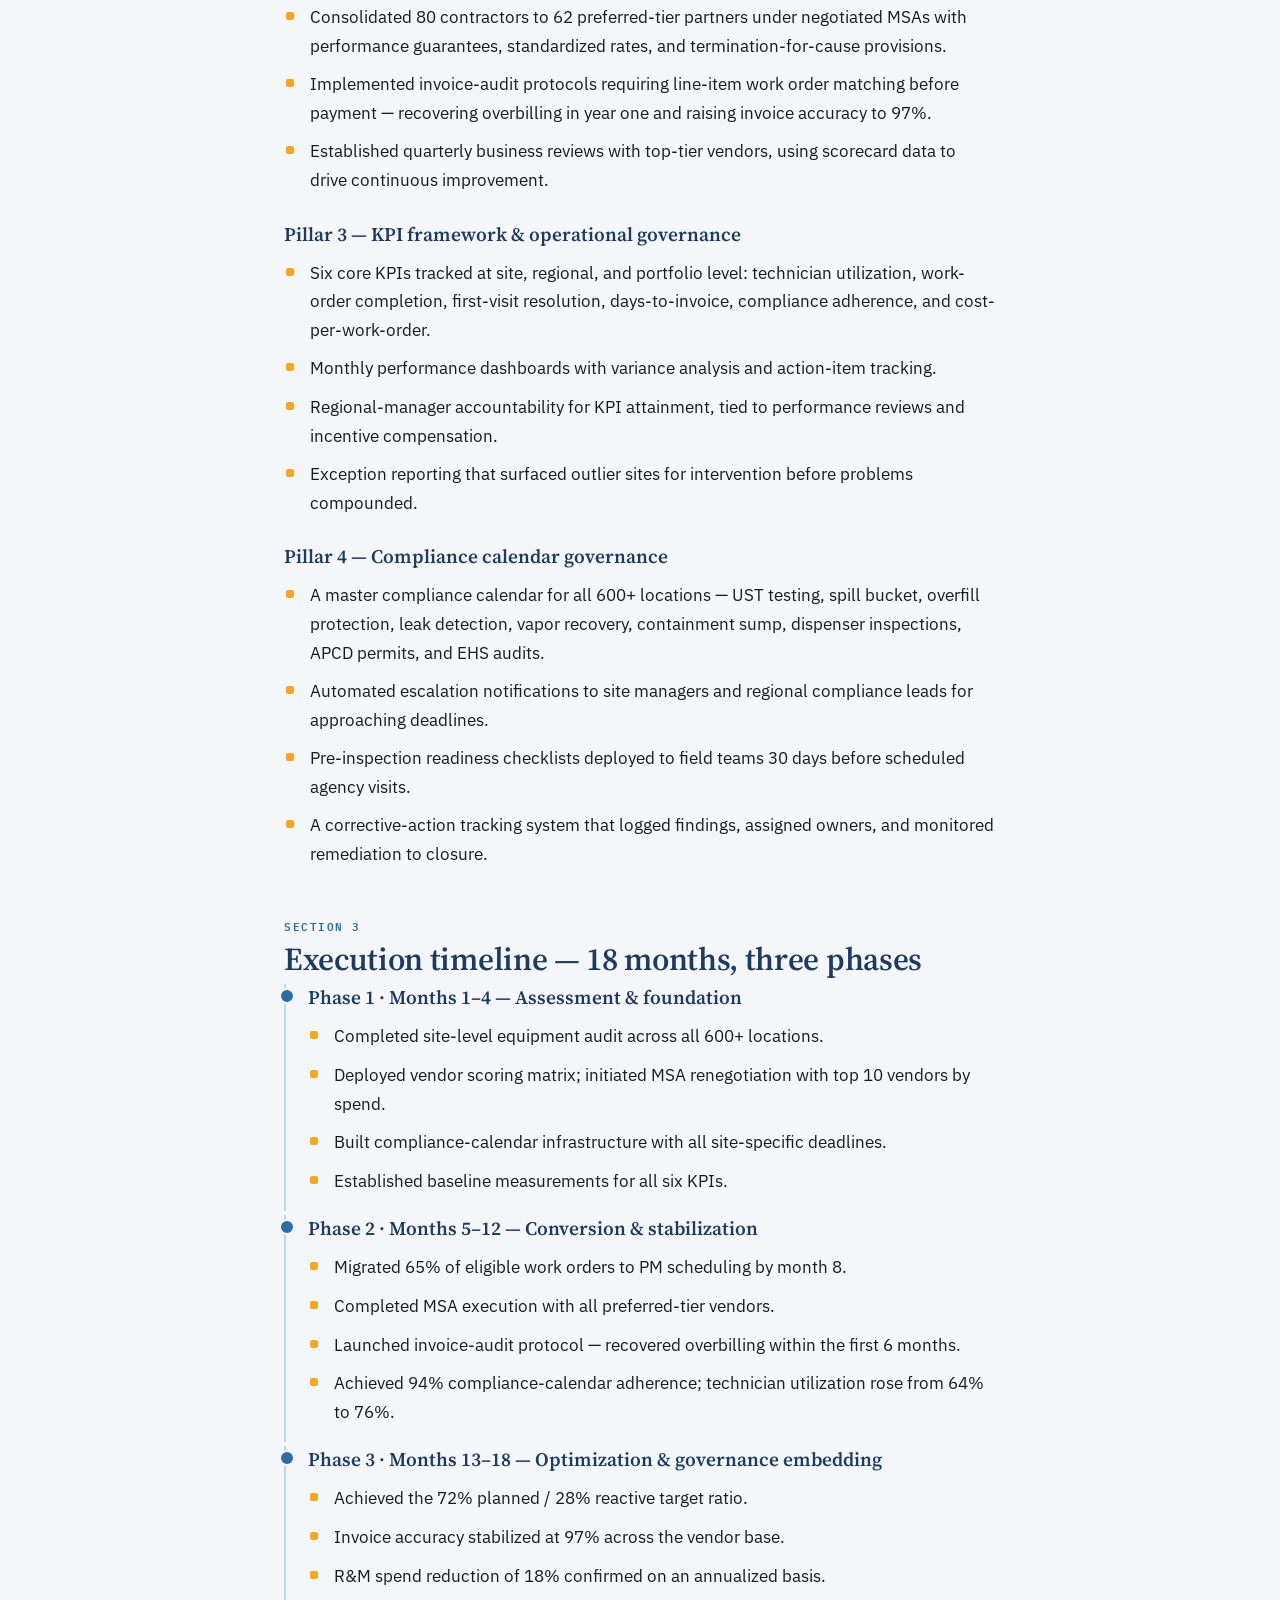
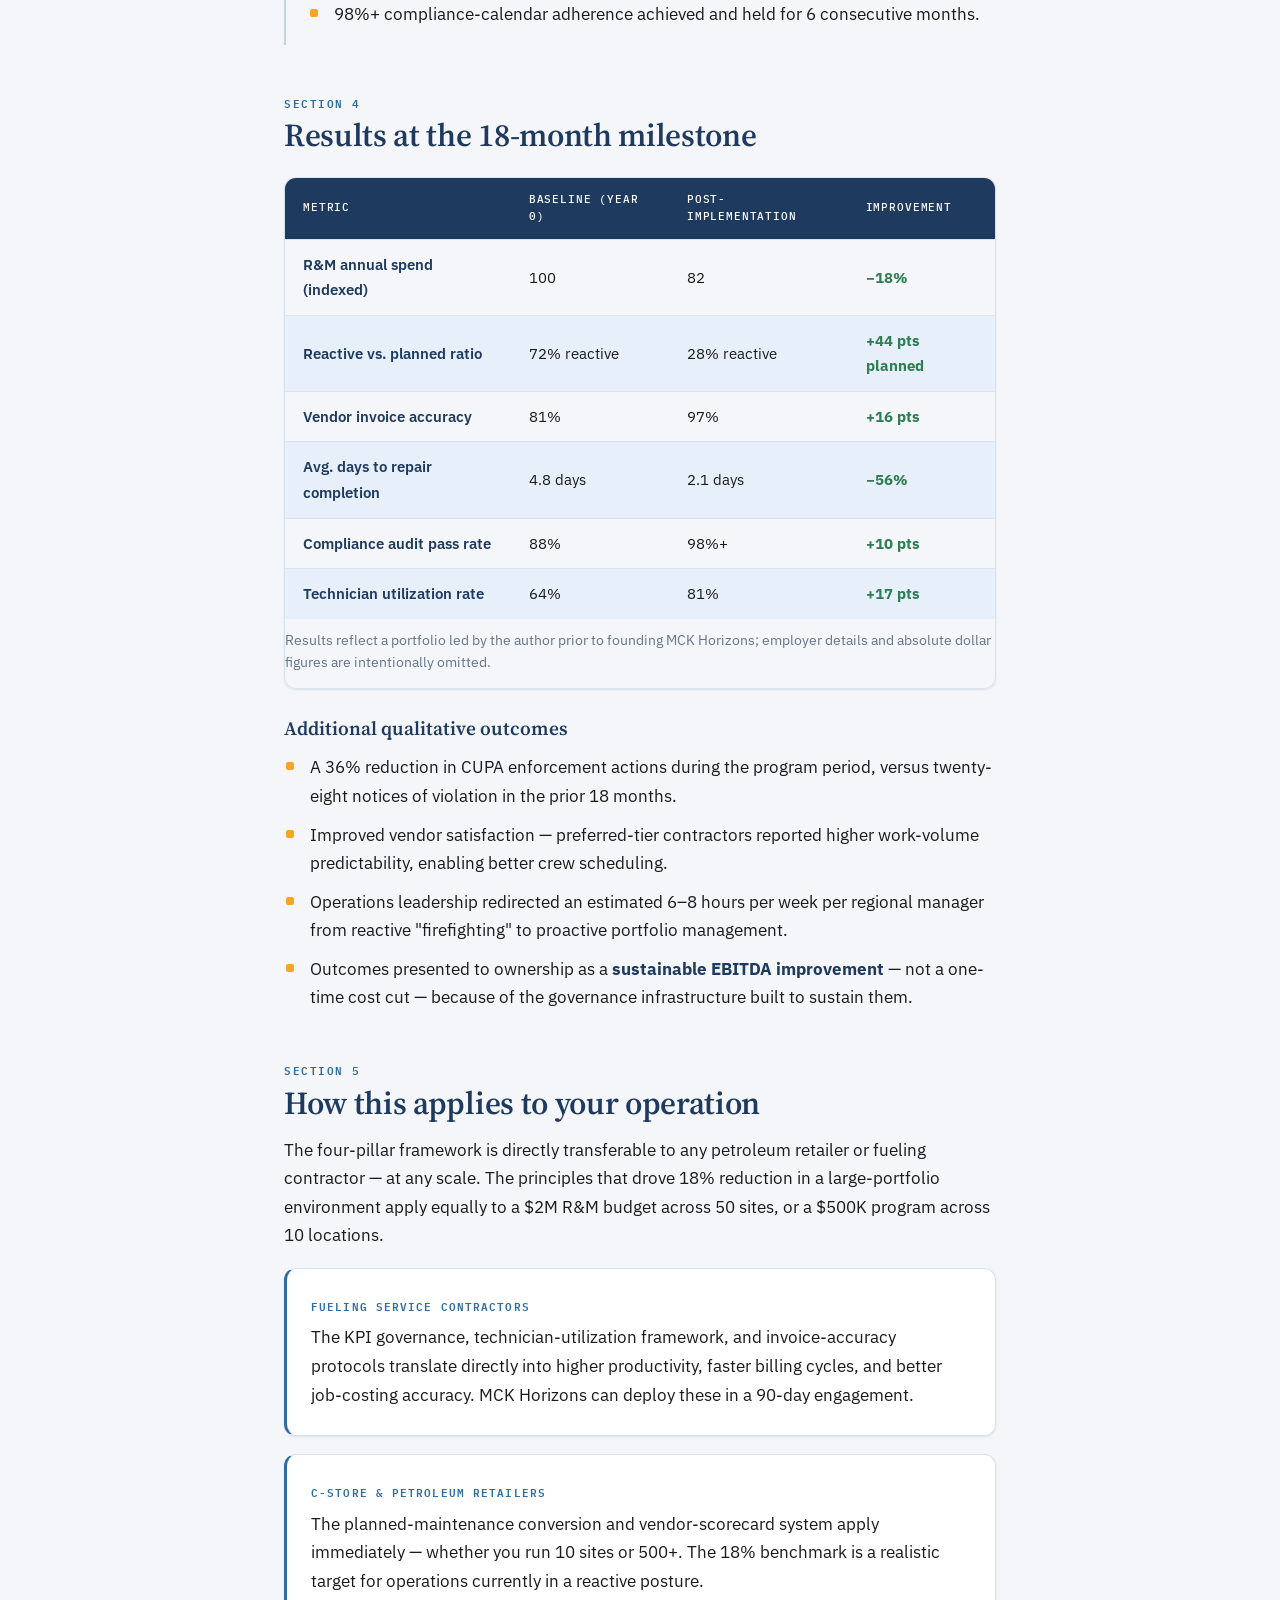
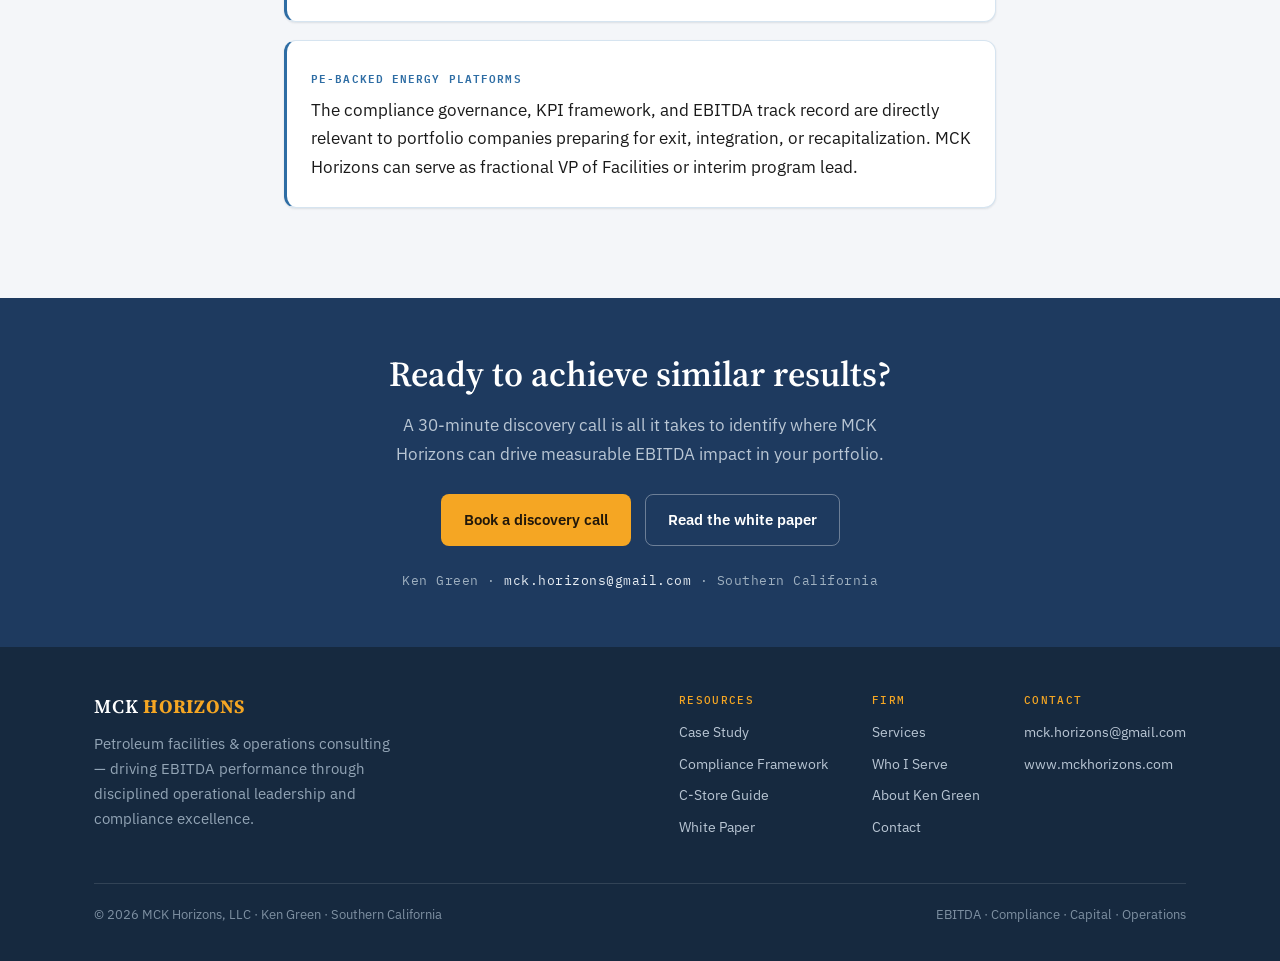
==== commit 0b98a2d1: "Align website with LinkedIn: privacy, 600+ sites, 98%+ compliance, remove dollar figures and phone C" ====
--- a/case-study.html
+++ b/case-study.html
@@ -3,13 +3,13 @@
 <head>
 <meta charset="utf-8">
 <meta name="viewport" content="width=device-width, initial-scale=1">
-<title>Case Study: 18% R&M Cost Reduction Across 670 Sites | MCK Horizons</title>
-<meta name="description" content="How MCK Horizons converted a reactive maintenance culture into a planned-maintenance operating system across a 670-site petroleum portfolio — delivering 18% R&M cost reduction and $4.7M in annual savings.">
+<title>Case Study: 18% R&M Cost Reduction Across 600+ Sites | MCK Horizons</title>
+<meta name="description" content="How MCK Horizons converted a reactive maintenance culture into a planned-maintenance operating system across a 600+ site petroleum portfolio — delivering an 18% R&M cost reduction.">
 <link rel="canonical" href="https://www.mckhorizons.com/case-study.html">
 <meta name="robots" content="index, follow">
 <meta property="og:type" content="article">
-<meta property="og:title" content="Case Study: 18% R&M Cost Reduction Across a 670-Site Petroleum Portfolio">
-<meta property="og:description" content="A systematic shift from reactive repairs to planned maintenance delivered $4.7M in annual savings — without sacrificing uptime or compliance.">
+<meta property="og:title" content="Case Study: 18% R&M Cost Reduction Across a 600+ Site Petroleum Portfolio">
+<meta property="og:description" content="A systematic shift from reactive repairs to planned maintenance delivered an 18% reduction in annual R&M spend — without sacrificing uptime or compliance.">
 <meta property="og:url" content="https://www.mckhorizons.com/case-study.html">
 <link rel="preconnect" href="https://fonts.googleapis.com">
 <link rel="preconnect" href="https://fonts.gstatic.com" crossorigin>
@@ -40,13 +40,13 @@
     <div class="wrap inner">
       <div class="crumb"><a href="index.html">Home</a> &nbsp;/&nbsp; Case Study</div>
       <span class="eyebrow on-navy" style="margin-top:14px;">Case Study</span>
-      <h1>Driving 18% R&amp;M cost reduction across a 670-site petroleum portfolio.</h1>
-      <p class="sub">How a systematic shift from reactive repairs to planned-maintenance disciplines delivered $4.7M in annual savings — without sacrificing uptime or compliance.</p>
+      <h1>Driving 18% R&amp;M cost reduction across a 600+ site petroleum portfolio.</h1>
+      <p class="sub">How a systematic shift from reactive repairs to planned-maintenance disciplines delivered an 18% reduction in annual R&M spend — without sacrificing uptime or compliance.</p>
       <div class="meta">Ken Green · Founder &amp; Principal Consultant · MCK Horizons, LLC</div>
       <div class="statrow">
         <div class="st"><span class="k">18%</span><span class="v">R&amp;M cost reduction</span></div>
-        <div class="st"><span class="k">$4.7M</span><span class="v">Annual savings</span></div>
-        <div class="st"><span class="k">670+</span><span class="v">Locations</span></div>
+        <div class="st"><span class="k">98%+</span><span class="v">Compliance record</span></div>
+        <div class="st"><span class="k">600+</span><span class="v">Locations</span></div>
         <div class="st"><span class="k">18 mo.</span><span class="v">Implementation</span></div>
       </div>
     </div>
@@ -55,22 +55,22 @@
   <article class="article">
     <div class="read">
       <h2>Executive summary</h2>
-      <p class="lead">Over an 18-month period, Ken Green led a comprehensive transformation of repair and maintenance (R&amp;M) operations across a 670-location petroleum retail and convenience store portfolio spanning the Western and Central United States.</p>
-      <p>By converting a predominantly reactive maintenance culture into a disciplined, planned-maintenance operating system — with supporting vendor accountability frameworks, KPI governance, and contract restructuring — the program delivered an 18% reduction in total R&amp;M spend, equating to approximately $4.7 million in annualized savings against a $26 million baseline budget.</p>
+      <p class="lead">Over an 18-month period, Ken Green led a comprehensive transformation of repair and maintenance (R&amp;M) operations across a 600+ location petroleum retail and convenience store portfolio spanning the Western and Central United States.</p>
+      <p>By converting a predominantly reactive maintenance culture into a disciplined, planned-maintenance operating system — with supporting vendor accountability frameworks, KPI governance, and contract restructuring — the program delivered an 18% reduction in total R&amp;M spend on an annualized basis.</p>
       <p>This case study documents the problem environment, the strategic approach taken, the operational execution sequence, and the measurable outcomes achieved. It illustrates the breadth and depth of operational expertise that MCK Horizons brings to petroleum operators, fueling contractors, and PE-backed energy platforms seeking sustainable margin improvement.</p>
 
       <h2><span class="kicker">Section 1</span>The situation — a reactive baseline</h2>
       <h3>Portfolio context</h3>
-      <p>The portfolio consisted of 670+ company-operated fueling and convenience retail locations across California, Oregon, Washington, Colorado, and Missouri. Facilities included underground storage tank (UST) systems, fuel dispensers, monitoring equipment, point-of-sale, carwash, signage, lighting, lot improvement, brand conversions, HVAC, plumbing, roof, flooring, and remodel/renovation needs. Annual R&amp;M spend had grown to $26 million, with capital expenditure managed separately at $24 million annually.</p>
+      <p>The portfolio consisted of 600+ company-operated fueling and convenience retail locations across California, Oregon, Washington, Colorado, and Missouri. Facilities included underground storage tank (UST) systems, fuel dispensers, monitoring equipment, point-of-sale, carwash, signage, lighting, lot improvement, brand conversions, HVAC, plumbing, roof, flooring, and remodel/renovation needs. Annual R&amp;M and capital programs together exceeded $50 million, managed as separate budgets.</p>
       <h3>The core problem</h3>
       <p>At assessment, roughly <strong>72% of all R&amp;M work orders were reactive</strong> — initiated in response to equipment failure or customer-reported issues rather than scheduled preventive maintenance. This created four compounding problems:</p>
       <div class="grid2">
         <div class="panel warn"><span class="tag">Problem 1</span><h3>Emergency repair premium</h3><p>Reactive repairs carried a 25–40% cost premium over scheduled maintenance for identical scope — driven by emergency dispatch rates, parts surcharges, and contractor overtime.</p></div>
-        <div class="panel warn"><span class="tag">Problem 2</span><h3>Uncontrolled vendor billing</h3><p>Vendor invoice accuracy was running near 81%. Overbilling, duplicate charges, and unapproved scope additions were eroding an estimated $800K annually in controllable spend.</p></div>
+        <div class="panel warn"><span class="tag">Problem 2</span><h3>Uncontrolled vendor billing</h3><p>Vendor invoice accuracy was running near 81%. Overbilling, duplicate charges, and unapproved scope additions were eroding controllable spend.</p></div>
         <div class="panel warn"><span class="tag">Problem 3</span><h3>Compliance calendar failures</h3><p>Sites without proactive scheduling saw deferred UST test deficiencies, containment sump certification lapses, and unfavorable CUPA findings — creating multi-jurisdiction regulatory exposure.</p></div>
         <div class="panel warn"><span class="tag">Problem 4</span><h3>Workforce mismatch</h3><p>Field technician utilization sat at ~64% billable time, with non-billable hours lost to inefficient dispatch routing, parts delays, and repeat visits on prior reactive repairs.</p></div>
       </div>
-      <div class="callout"><span class="lbl">Financial exposure</span><p>Combined exposure from these four areas was estimated at <strong>$5.5M–$7.2M annually</strong> — roughly 21–28% of the total R&amp;M budget — across emergency cost premiums, uncontrolled vendor billing, compliance penalty risk, and labor inefficiency.</p></div>
+      <div class="callout"><span class="lbl">Financial exposure</span><p>Combined exposure from these four areas was estimated at <strong>roughly 21–28% of the total R&amp;M budget annually</strong>, across emergency cost premiums, uncontrolled vendor billing, compliance penalty risk, and labor inefficiency.</p></div>
 
       <h2><span class="kicker">Section 2</span>Strategic approach — four pillars</h2>
       <p>The transformation was structured around four interconnected pillars, each designed to address a root cause identified in the assessment.</p>
@@ -85,7 +85,7 @@
       <ul>
         <li>Developed a vendor scoring matrix across 12 criteria — response-time compliance, first-visit resolution, invoice accuracy, safety record, and pricing vs. market benchmark.</li>
         <li>Consolidated 80 contractors to 62 preferred-tier partners under negotiated MSAs with performance guarantees, standardized rates, and termination-for-cause provisions.</li>
-        <li>Implemented invoice-audit protocols requiring line-item work order matching before payment — recovering ~$800K in year one and raising invoice accuracy to 97%.</li>
+        <li>Implemented invoice-audit protocols requiring line-item work order matching before payment — recovering overbilling in year one and raising invoice accuracy to 97%.</li>
         <li>Established quarterly business reviews with top-tier vendors, using scorecard data to drive continuous improvement.</li>
       </ul>
       <h3>Pillar 3 — KPI framework &amp; operational governance</h3>
@@ -97,7 +97,7 @@
       </ul>
       <h3>Pillar 4 — Compliance calendar governance</h3>
       <ul>
-        <li>A master compliance calendar for all 670 locations — UST testing, spill bucket, overfill protection, leak detection, vapor recovery, containment sump, dispenser inspections, APCD permits, and EHS audits.</li>
+        <li>A master compliance calendar for all 600+ locations — UST testing, spill bucket, overfill protection, leak detection, vapor recovery, containment sump, dispenser inspections, APCD permits, and EHS audits.</li>
         <li>Automated escalation notifications to site managers and regional compliance leads for approaching deadlines.</li>
         <li>Pre-inspection readiness checklists deployed to field teams 30 days before scheduled agency visits.</li>
         <li>A corrective-action tracking system that logged findings, assigned owners, and monitored remediation to closure.</li>
@@ -105,13 +105,13 @@
 
       <h2><span class="kicker">Section 3</span>Execution timeline — 18 months, three phases</h2>
       <div class="phase"><h3>Phase 1 · Months 1–4 — Assessment &amp; foundation</h3>
-        <ul><li>Completed site-level equipment audit across all 670 locations.</li><li>Deployed vendor scoring matrix; initiated MSA renegotiation with top 10 vendors by spend.</li><li>Built compliance-calendar infrastructure with all site-specific deadlines.</li><li>Established baseline measurements for all six KPIs.</li></ul>
+        <ul><li>Completed site-level equipment audit across all 600+ locations.</li><li>Deployed vendor scoring matrix; initiated MSA renegotiation with top 10 vendors by spend.</li><li>Built compliance-calendar infrastructure with all site-specific deadlines.</li><li>Established baseline measurements for all six KPIs.</li></ul>
       </div>
       <div class="phase"><h3>Phase 2 · Months 5–12 — Conversion &amp; stabilization</h3>
-        <ul><li>Migrated 65% of eligible work orders to PM scheduling by month 8.</li><li>Completed MSA execution with all preferred-tier vendors.</li><li>Launched invoice-audit protocol — recovered $620K in overbilling in the first 6 months.</li><li>Achieved 94% compliance-calendar adherence; technician utilization rose from 64% to 76%.</li></ul>
+        <ul><li>Migrated 65% of eligible work orders to PM scheduling by month 8.</li><li>Completed MSA execution with all preferred-tier vendors.</li><li>Launched invoice-audit protocol — recovered overbilling within the first 6 months.</li><li>Achieved 94% compliance-calendar adherence; technician utilization rose from 64% to 76%.</li></ul>
       </div>
       <div class="phase"><h3>Phase 3 · Months 13–18 — Optimization &amp; governance embedding</h3>
-        <ul><li>Achieved the 72% planned / 28% reactive target ratio.</li><li>Invoice accuracy stabilized at 97% across the vendor base.</li><li>R&amp;M spend reduction of 18% confirmed — $4.7M annualized savings realized.</li><li>100% compliance-calendar adherence achieved and held for 6 consecutive months.</li></ul>
+        <ul><li>Achieved the 72% planned / 28% reactive target ratio.</li><li>Invoice accuracy stabilized at 97% across the vendor base.</li><li>R&amp;M spend reduction of 18% confirmed on an annualized basis.</li><li>98%+ compliance-calendar adherence achieved and held for 6 consecutive months.</li></ul>
       </div>
 
       <h2><span class="kicker">Section 4</span>Results at the 18-month milestone</h2>
@@ -119,14 +119,15 @@
         <table class="data">
           <thead><tr><th>Metric</th><th>Baseline (Year 0)</th><th>Post-implementation</th><th>Improvement</th></tr></thead>
           <tbody>
-            <tr><td>R&amp;M annual spend</td><td class="num">$26.0M</td><td class="num">$21.3M</td><td class="pos">−$4.7M (−18%)</td></tr>
+            <tr><td>R&amp;M annual spend (indexed)</td><td class="num">100</td><td class="num">82</td><td class="pos">−18%</td></tr>
             <tr><td>Reactive vs. planned ratio</td><td class="num">72% reactive</td><td class="num">28% reactive</td><td class="pos">+44 pts planned</td></tr>
             <tr><td>Vendor invoice accuracy</td><td class="num">81%</td><td class="num">97%</td><td class="pos">+16 pts</td></tr>
             <tr><td>Avg. days to repair completion</td><td class="num">4.8 days</td><td class="num">2.1 days</td><td class="pos">−56%</td></tr>
-            <tr><td>Compliance audit pass rate</td><td class="num">88%</td><td class="num">100%</td><td class="pos">+12 pts</td></tr>
+            <tr><td>Compliance audit pass rate</td><td class="num">88%</td><td class="num">98%+</td><td class="pos">+10 pts</td></tr>
             <tr><td>Technician utilization rate</td><td class="num">64%</td><td class="num">81%</td><td class="pos">+17 pts</td></tr>
           </tbody>
         </table>
+        <p style="font-size:.85rem;color:var(--muted);margin-top:10px;">Results reflect a portfolio led by the author prior to founding MCK Horizons; employer details and absolute dollar figures are intentionally omitted.</p>
       </div>
       <h3>Additional qualitative outcomes</h3>
       <ul>
@@ -137,7 +138,7 @@
       </ul>
 
       <h2><span class="kicker">Section 5</span>How this applies to your operation</h2>
-      <p>The four-pillar framework is directly transferable to any petroleum retailer or fueling contractor — at any scale. The principles that drove 18% reduction in a $26M environment apply equally to a $2M R&amp;M budget across 50 sites, or a $500K program across 10 locations.</p>
+      <p>The four-pillar framework is directly transferable to any petroleum retailer or fueling contractor — at any scale. The principles that drove 18% reduction in a large-portfolio environment apply equally to a $2M R&amp;M budget across 50 sites, or a $500K program across 10 locations.</p>
       <div class="panel accent"><span class="tag">Fueling service contractors</span><p>The KPI governance, technician-utilization framework, and invoice-accuracy protocols translate directly into higher productivity, faster billing cycles, and better job-costing accuracy. MCK Horizons can deploy these in a 90-day engagement.</p></div>
       <div class="panel accent"><span class="tag">C-store &amp; petroleum retailers</span><p>The planned-maintenance conversion and vendor-scorecard system apply immediately — whether you run 10 sites or 500+. The 18% benchmark is a realistic target for operations currently in a reactive posture.</p></div>
       <div class="panel accent"><span class="tag">PE-backed energy platforms</span><p>The compliance governance, KPI framework, and EBITDA track record are directly relevant to portfolio companies preparing for exit, integration, or recapitalization. MCK Horizons can serve as fractional VP of Facilities or interim program lead.</p></div>
@@ -152,7 +153,7 @@
         <a class="btn btn-primary" href="index.html#contact">Book a discovery call</a>
         <a class="btn btn-ghost on-navy" href="white-paper.html">Read the white paper</a>
       </div>
-      <div class="contactline">Ken Green · <a href="tel:+19512358943">951-235-8943</a> · <a href="mailto:mck.horizons@gmail.com">mck.horizons@gmail.com</a> · Canyon Lake, CA</div>
+      <div class="contactline">Ken Green · <a href="mailto:mck.horizons@gmail.com">mck.horizons@gmail.com</a> · Southern California</div>
     </div>
   </section>
 </main>
@@ -181,14 +182,13 @@
         </div>
         <div class="foot-col">
           <h5>Contact</h5>
-          <a href="tel:+19512358943">951-235-8943</a>
           <a href="mailto:mck.horizons@gmail.com">mck.horizons@gmail.com</a>
           <a href="https://www.mckhorizons.com">www.mckhorizons.com</a>
         </div>
       </div>
     </div>
     <div class="foot-bottom">
-      <span>© 2026 MCK Horizons, LLC · Ken Green · Canyon Lake, California</span>
+      <span>© 2026 MCK Horizons, LLC · Ken Green · Southern California</span>
       <span>EBITDA · Compliance · Capital · Operations</span>
     </div>
   </div>
--- a/resources.css
+++ b/resources.css
@@ -1,11 +1,11 @@
 /* MCK Horizons — shared stylesheet for resource/detail pages */
 :root {
-  --bg: #F4F6F9; --bg-alt: #E9EEF3; --surface: #FFFFFF;
-  --ink: #14304F; --ink-soft: #24425F; --muted: #56697B; --faint: #8492A0;
-  --line: #DBE2EA; --line-strong: #C4CFDA;
-  --navy: #14304F; --navy-deep: #0D2138;
-  --accent: #2E6DA4; --accent-deep: #21557F; --accent-tint: #E6EEF6;
-  --gold: #E4A22C; --gold-deep: #BE821A; --gold-tint: #FAF1DB;
+  --bg: #F4F6F9; --bg-alt: #E7F0FA; --surface: #FFFFFF;
+  --ink: #1E3A5F; --ink-soft: #1A1A1A; --muted: #64748B; --faint: #94A3B8;
+  --line: #D6E4F0; --line-strong: #C2D5E8;
+  --navy: #1E3A5F; --navy-deep: #16293F;
+  --accent: #2E6DA4; --accent-deep: #21557F; --accent-tint: #E8F1FA;
+  --gold: #F5A623; --gold-deep: #BE7C10; --gold-tint: #FAF1DB;
   --green: #2E7D53; --green-tint: #E4F1EA; --red: #B4462F;
   --shadow-sm: 0 1px 2px rgba(13,33,56,.06), 0 1px 3px rgba(13,33,56,.05);
   --shadow-md: 0 6px 20px rgba(13,33,56,.09), 0 2px 6px rgba(13,33,56,.05);
@@ -22,7 +22,7 @@
     --ink:#E9EFF5; --ink-soft:#C7D5E1; --muted:#93A5B6; --faint:#6B7E90;
     --line:#21405C; --line-strong:#2D4E6E;
     --accent:#5C99CB; --accent-deep:#4680B2; --accent-tint:#123049;
-    --gold:#EAB13F; --gold-deep:#C98F2A; --gold-tint:#2A2412;
+    --gold:#F2AE33; --gold-deep:#D19A2E; --gold-tint:#2A2412;
     --green:#4CB07A; --green-tint:#12281D; --red:#E0765A;
     --shadow-sm:0 1px 2px rgba(0,0,0,.4); --shadow-md:0 6px 20px rgba(0,0,0,.45);
   }
@@ -33,7 +33,7 @@
   --ink:#E9EFF5; --ink-soft:#C7D5E1; --muted:#93A5B6; --faint:#6B7E90;
   --line:#21405C; --line-strong:#2D4E6E;
   --accent:#5C99CB; --accent-deep:#4680B2; --accent-tint:#123049;
-  --gold:#EAB13F; --gold-deep:#C98F2A; --gold-tint:#2A2412;
+  --gold:#F2AE33; --gold-deep:#D19A2E; --gold-tint:#2A2412;
   --green:#4CB07A; --green-tint:#12281D; --red:#E0765A;
   --shadow-sm:0 1px 2px rgba(0,0,0,.4); --shadow-md:0 6px 20px rgba(0,0,0,.45);
 }
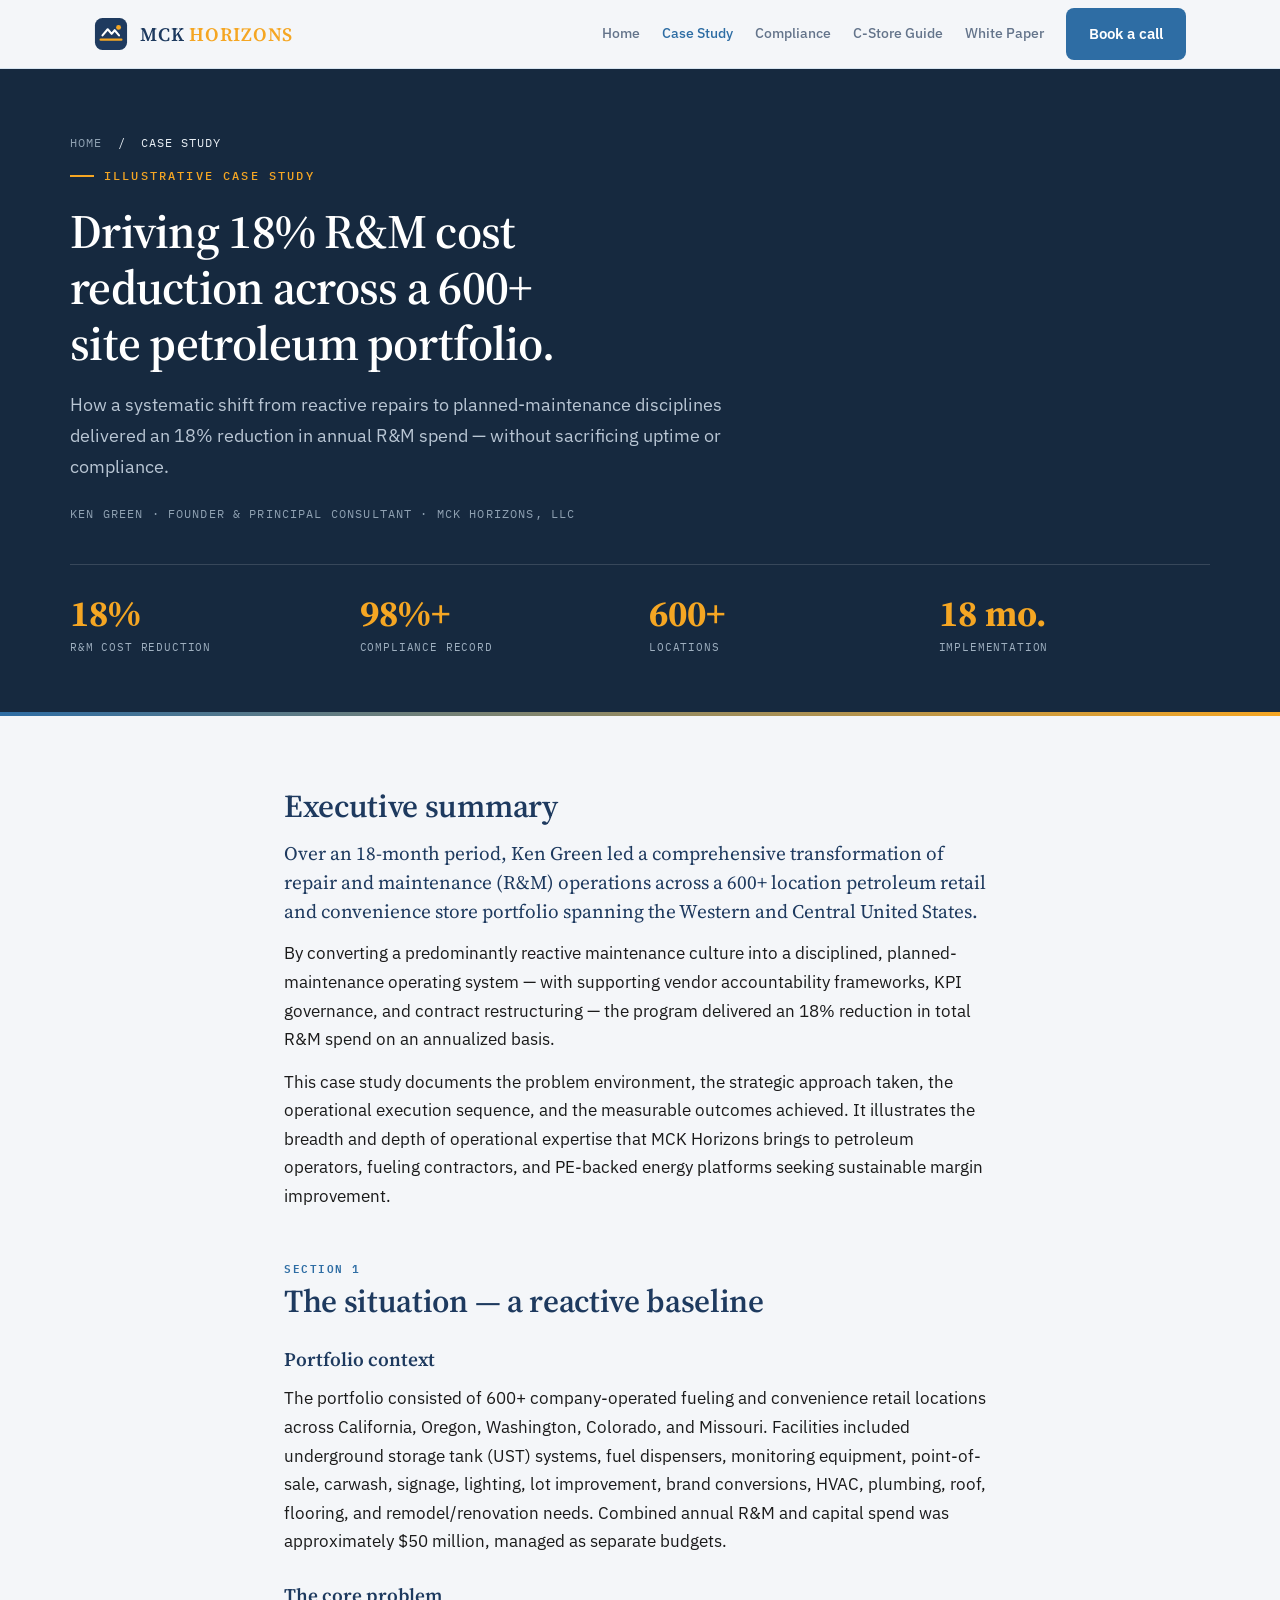
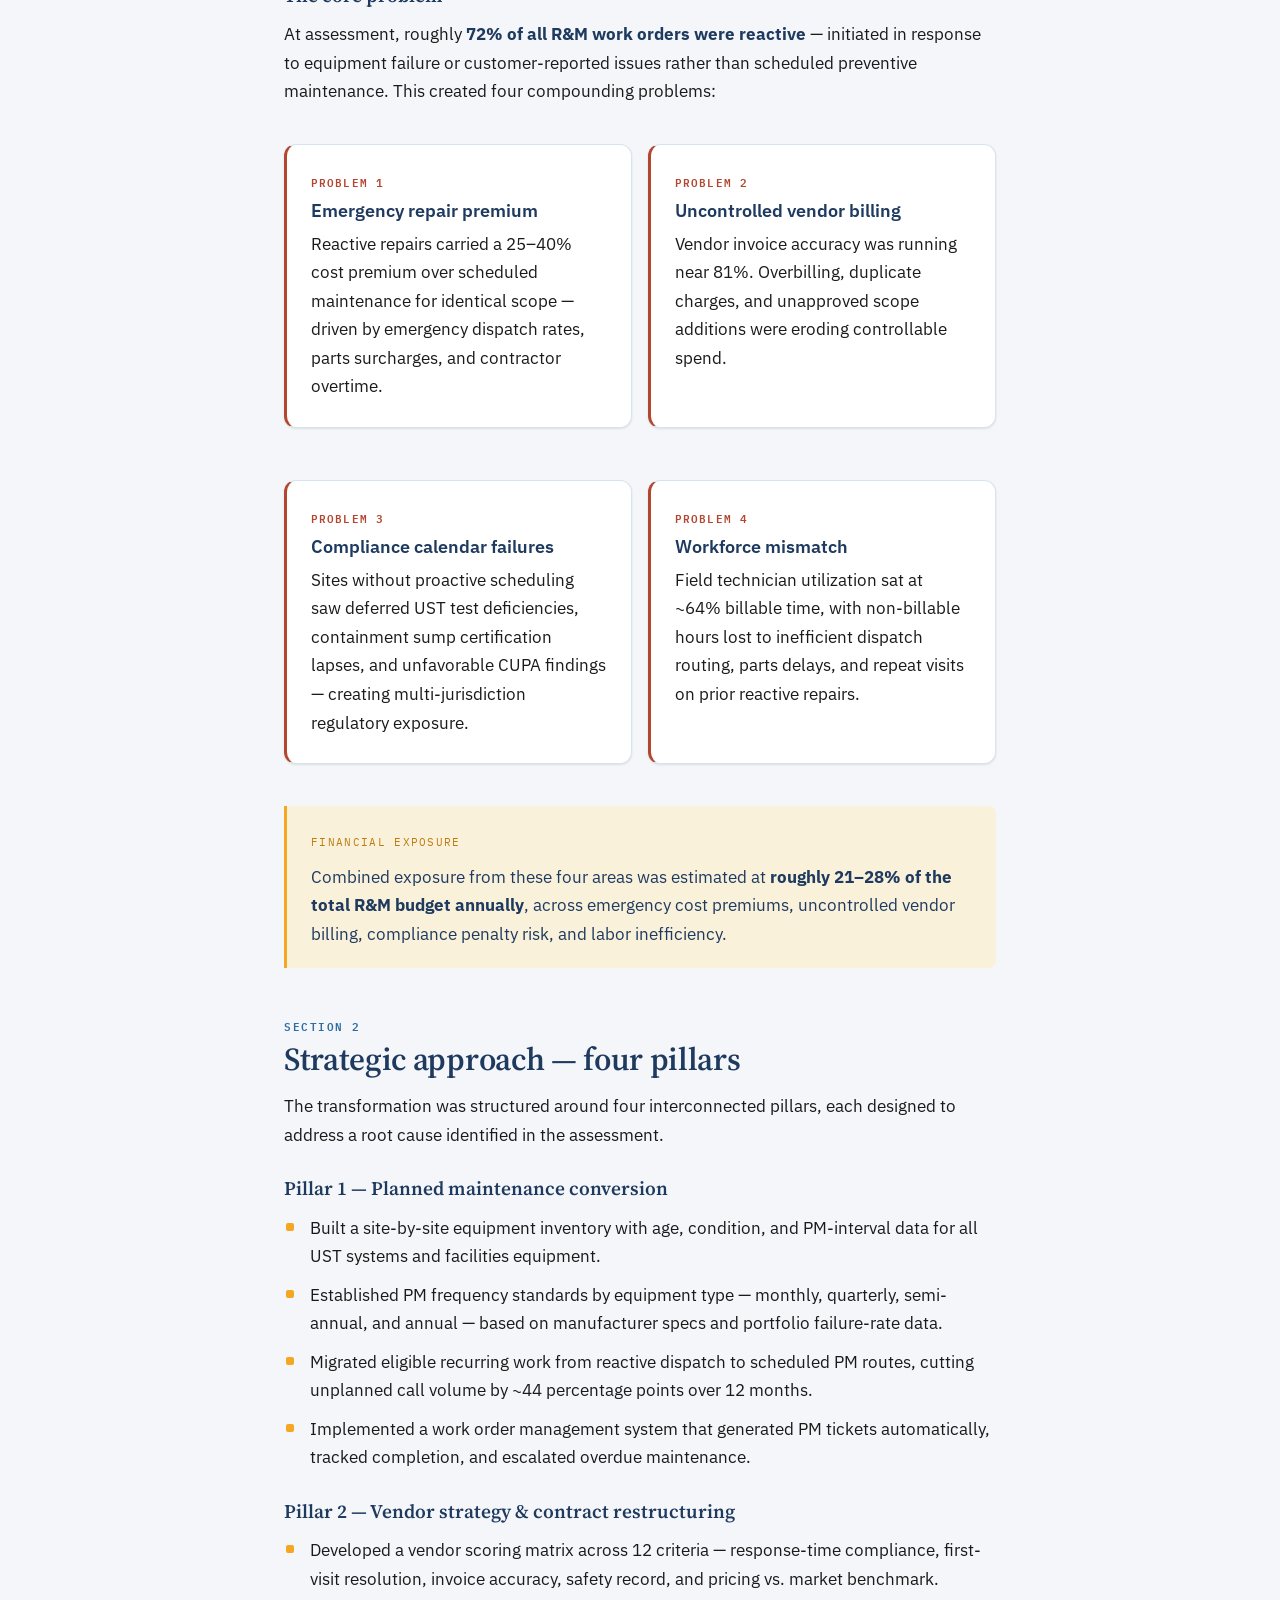
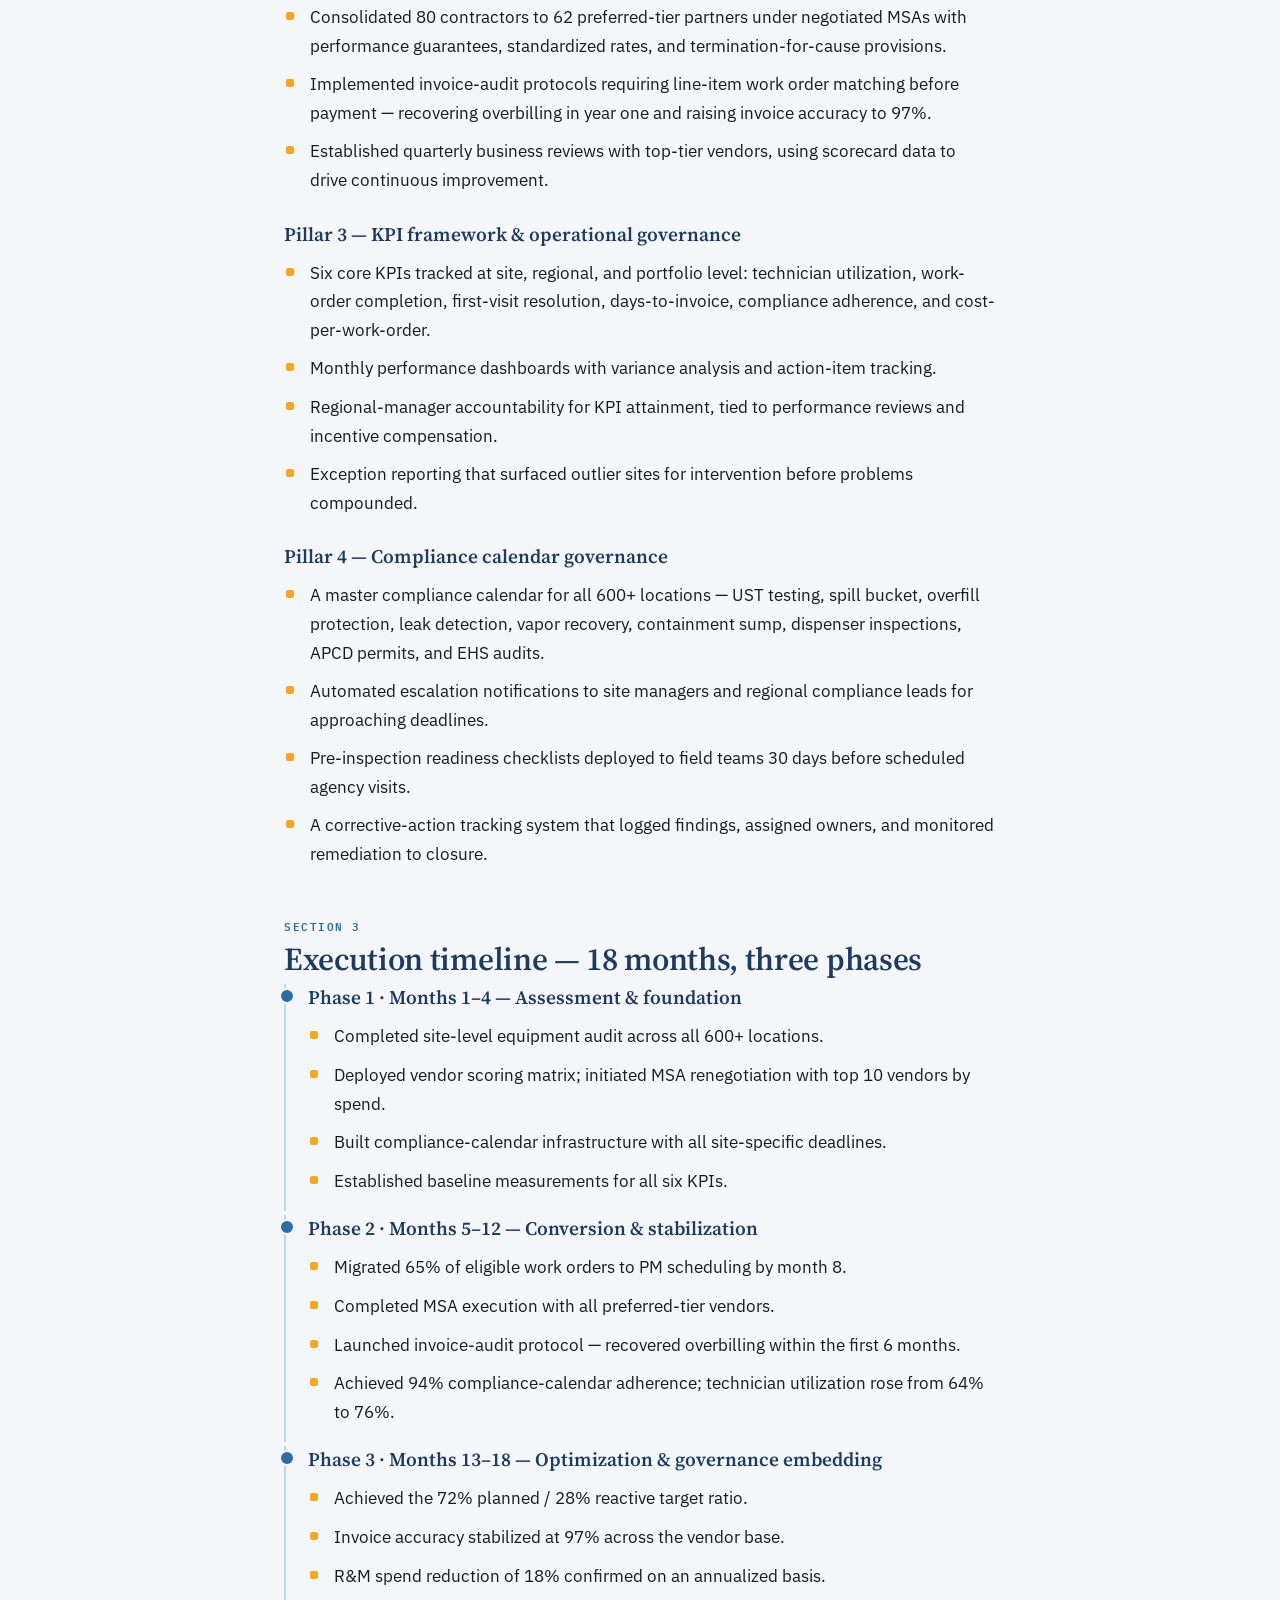
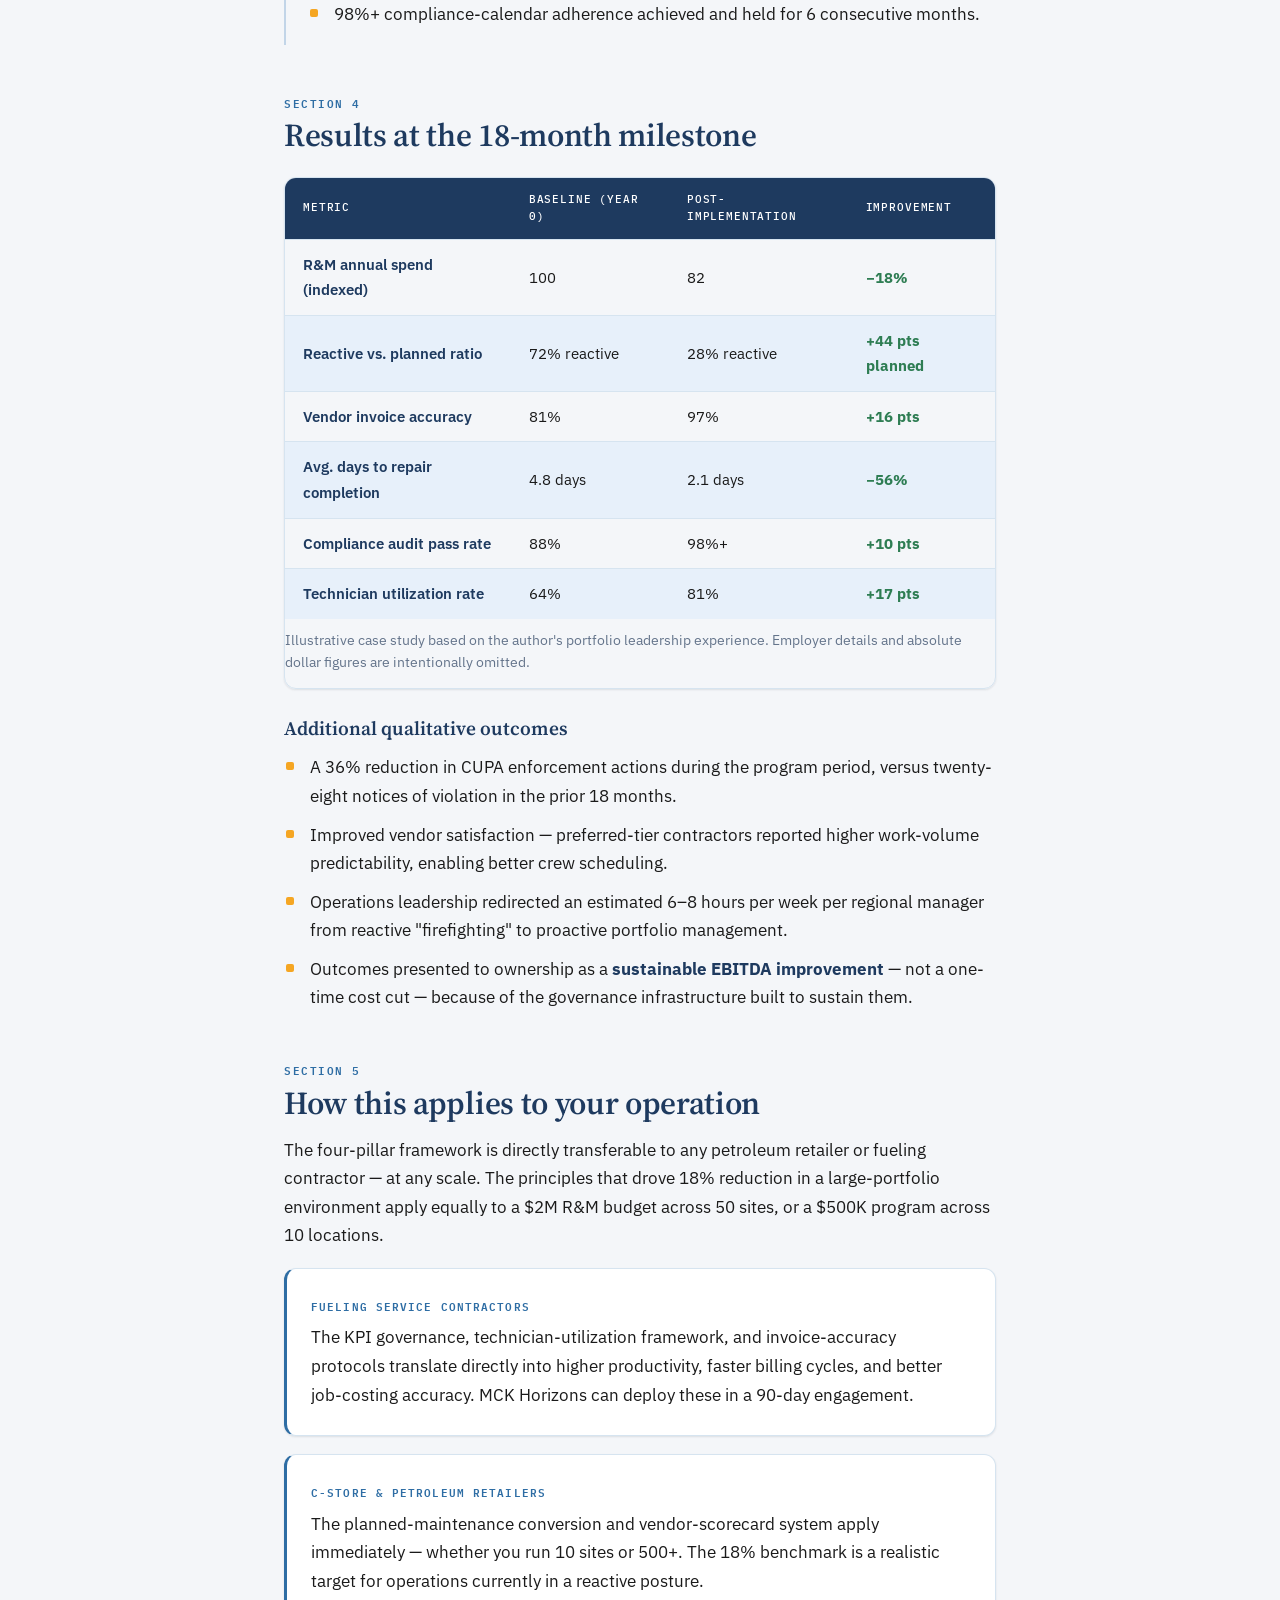
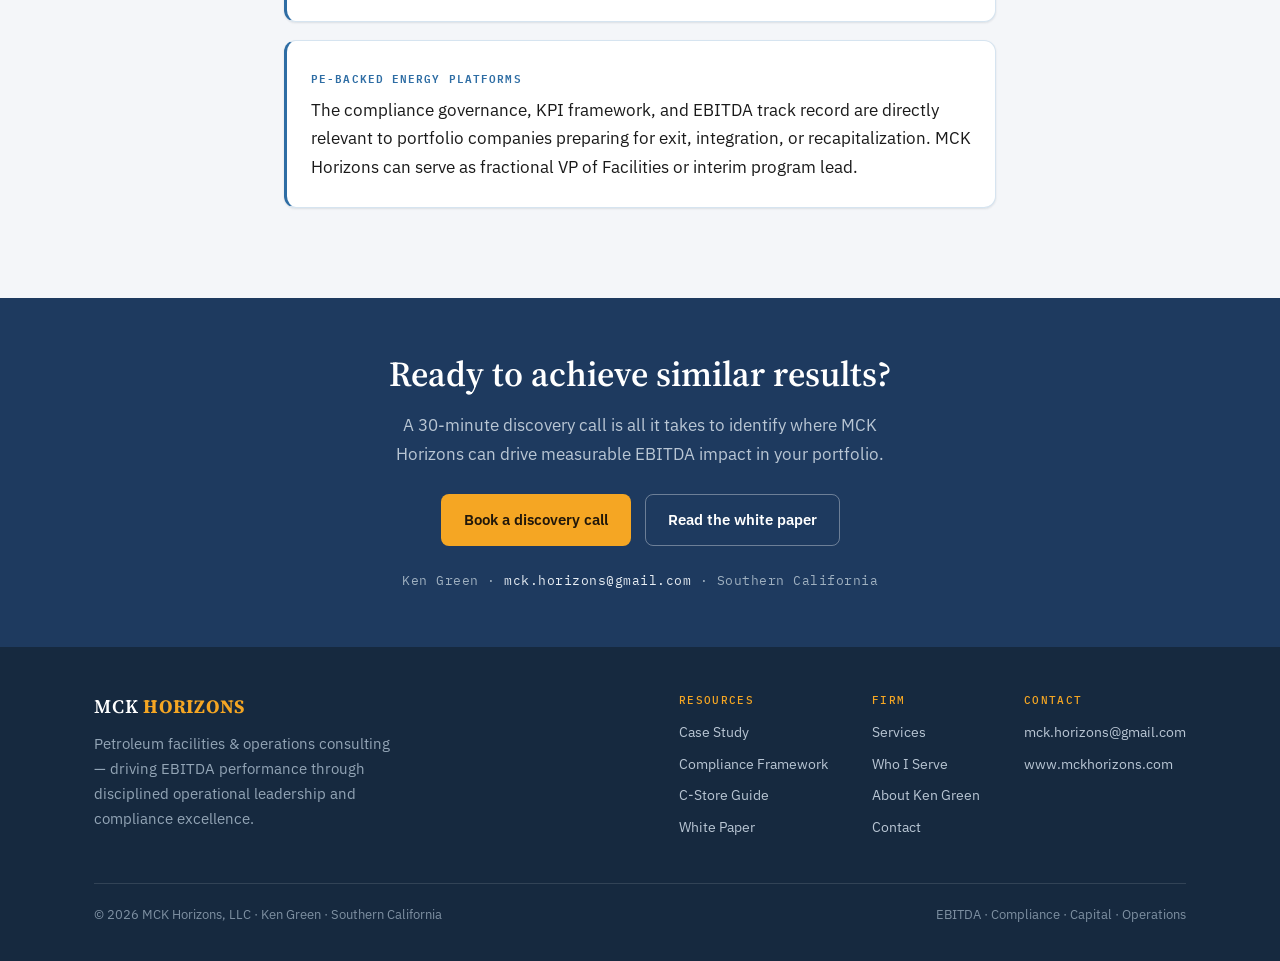
==== commit 0e8de413: "Label case study illustrative; state combined annual spend as $50M Co-Authored-By: Claude Sonnet 5.5" ====
--- a/case-study.html
+++ b/case-study.html
@@ -39,7 +39,7 @@
   <section class="page-hero">
     <div class="wrap inner">
       <div class="crumb"><a href="index.html">Home</a> &nbsp;/&nbsp; Case Study</div>
-      <span class="eyebrow on-navy" style="margin-top:14px;">Case Study</span>
+      <span class="eyebrow on-navy" style="margin-top:14px;">Illustrative Case Study</span>
       <h1>Driving 18% R&amp;M cost reduction across a 600+ site petroleum portfolio.</h1>
       <p class="sub">How a systematic shift from reactive repairs to planned-maintenance disciplines delivered an 18% reduction in annual R&M spend — without sacrificing uptime or compliance.</p>
       <div class="meta">Ken Green · Founder &amp; Principal Consultant · MCK Horizons, LLC</div>
@@ -61,7 +61,7 @@
 
       <h2><span class="kicker">Section 1</span>The situation — a reactive baseline</h2>
       <h3>Portfolio context</h3>
-      <p>The portfolio consisted of 600+ company-operated fueling and convenience retail locations across California, Oregon, Washington, Colorado, and Missouri. Facilities included underground storage tank (UST) systems, fuel dispensers, monitoring equipment, point-of-sale, carwash, signage, lighting, lot improvement, brand conversions, HVAC, plumbing, roof, flooring, and remodel/renovation needs. Annual R&amp;M and capital programs together exceeded $50 million, managed as separate budgets.</p>
+      <p>The portfolio consisted of 600+ company-operated fueling and convenience retail locations across California, Oregon, Washington, Colorado, and Missouri. Facilities included underground storage tank (UST) systems, fuel dispensers, monitoring equipment, point-of-sale, carwash, signage, lighting, lot improvement, brand conversions, HVAC, plumbing, roof, flooring, and remodel/renovation needs. Combined annual R&amp;M and capital spend was approximately $50 million, managed as separate budgets.</p>
       <h3>The core problem</h3>
       <p>At assessment, roughly <strong>72% of all R&amp;M work orders were reactive</strong> — initiated in response to equipment failure or customer-reported issues rather than scheduled preventive maintenance. This created four compounding problems:</p>
       <div class="grid2">
@@ -127,7 +127,7 @@
             <tr><td>Technician utilization rate</td><td class="num">64%</td><td class="num">81%</td><td class="pos">+17 pts</td></tr>
           </tbody>
         </table>
-        <p style="font-size:.85rem;color:var(--muted);margin-top:10px;">Results reflect a portfolio led by the author prior to founding MCK Horizons; employer details and absolute dollar figures are intentionally omitted.</p>
+        <p style="font-size:.85rem;color:var(--muted);margin-top:10px;">Illustrative case study based on the author's portfolio leadership experience. Employer details and absolute dollar figures are intentionally omitted.</p>
       </div>
       <h3>Additional qualitative outcomes</h3>
       <ul>
